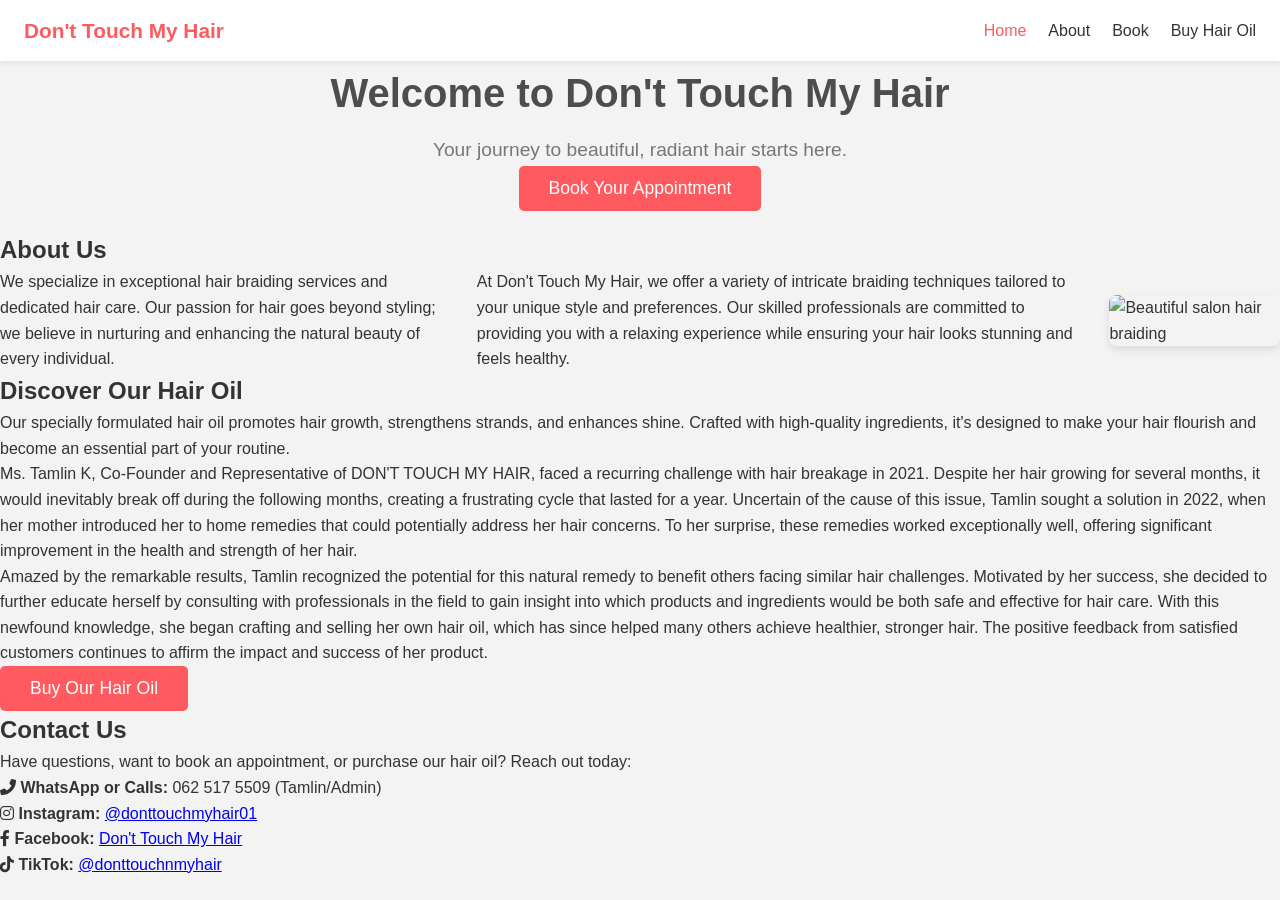
==== index.html @ 0590985a "Add files via upload" ====
<!DOCTYPE html>
<html lang="en">
<head>
    <meta charset="UTF-8">
    <meta name="viewport" content="width=device-width, initial-scale=1.0">
    <title>Don't Touch My Hair</title>
    <link rel="stylesheet" href="styles.css">
    <!-- Link to Font Awesome for icons -->
    <link rel="stylesheet" href="https://cdnjs.cloudflare.com/ajax/libs/font-awesome/6.0.0-beta3/css/all.min.css">
    <link rel="stylesheet" href="nav.css">
</head>
<body>
    <nav class="site-nav">
        <div class="nav-brand"><a href="index.html">Don't Touch My Hair</a></div>
        <ul class="nav-links">
            <li><a href="index.html" class="active">Home</a></li>
            <li><a href="AboutUs/about.html">About</a></li>
            <li><a href="Book/booking.html">Book</a></li>
            <li><a href="Book/buy.html">Buy Hair Oil</a></li>
        </ul>
    </nav>

    <div class="homepage-container">
        <header class="hero-section">
            <h1>Welcome to Don't Touch My Hair</h1>
            <p>Your journey to beautiful, radiant hair starts here.</p>
            <button class="cta-button" onclick="location.href='Book/booking.html'">Book Your Appointment</button>
        </header>

        <section class="about-section">
            <h2>About Us</h2>
            <div class="about-content">
                <p>We specialize in exceptional hair braiding services and dedicated hair care. Our passion for hair goes beyond styling; we believe in nurturing and enhancing the natural beauty of every individual.</p>
                <p>At Don't Touch My Hair, we offer a variety of intricate braiding techniques tailored to your unique style and preferences. Our skilled professionals are committed to providing you with a relaxing experience while ensuring your hair looks stunning and feels healthy.</p>
                <img src="Image/Logo .jpg" alt="Beautiful salon hair braiding" class="about-image">
            </div>
        </section>

        <section class="product-highlight">
            <h2>Discover Our Hair Oil</h2>
            <p>
                Our specially formulated hair oil promotes hair growth, strengthens strands, and enhances shine. Crafted with high-quality ingredients, it's designed to make your hair flourish and become an essential part of your routine.
            </p>
            <p>
                Ms. Tamlin K, Co-Founder and Representative of DON'T TOUCH MY HAIR, faced a recurring challenge with hair breakage in 2021. Despite her hair growing for several months, it would inevitably break off during the following months, creating a frustrating cycle that lasted for a year. Uncertain of the cause of this issue, Tamlin sought a solution in 2022, when her mother introduced her to home remedies that could potentially address her hair concerns. To her surprise, these remedies worked exceptionally well, offering significant improvement in the health and strength of her hair.
            </p>
            <p>
                Amazed by the remarkable results, Tamlin recognized the potential for this natural remedy to benefit others facing similar hair challenges. Motivated by her success, she decided to further educate herself by consulting with professionals in the field to gain insight into which products and ingredients would be both safe and effective for hair care. With this newfound knowledge, she began crafting and selling her own hair oil, which has since helped many others achieve healthier, stronger hair. The positive feedback from satisfied customers continues to affirm the impact and success of her product.
            </p>
            <!-- Updated button to link to the Buy Hair Oil page -->
            <button class="cta-button" onclick="location.href='Book/buy.html'">Buy Our Hair Oil</button>
        </section>

        <section class="contact-section">
            <h2>Contact Us</h2>
            <p>Have questions, want to book an appointment, or purchase our hair oil? Reach out today:</p>
            <ul class="contact-list">
                <li>
                    <i class="fas fa-phone-alt"></i>
                    <strong>WhatsApp or Calls:</strong> 062 517 5509 (Tamlin/Admin)
                </li>
                <li>
                    <i class="fab fa-instagram"></i>
                    <strong>Instagram:</strong> <a href="https://instagram.com/donttouchmyhair01" target="_blank">@donttouchmyhair01</a>
                </li>
                <li>
                    <i class="fab fa-facebook-f"></i>
                    <strong>Facebook:</strong> <a href="https://facebook.com/donttouchmyhair" target="_blank">Don't Touch My Hair</a>
                </li>
                <li>
                    <i class="fab fa-tiktok"></i>
                    <strong>TikTok:</strong> <a href="https://tiktok.com/@donttouchnmyhair" target="_blank">@donttouchnmyhair</a>
                </li>
            </ul>
        </section>
    </div>
</body>
</html>
---- styles.css ----
/* Reset some default styling */
* {
    margin: 0;
    padding: 0;
    box-sizing: border-box;
}

body {
    font-family: Arial, sans-serif;
    color: #333;
    background-color: #f3f3f3;
    line-height: 1.6;
}

.about-container {
    max-width: 900px;
    margin: 60px auto;
    padding: 20px;
    background-color: #fff;
    border-radius: 10px;
    box-shadow: 0 4px 10px rgba(0, 0, 0, 0.15);
}

header {
    text-align: center;
    margin-bottom: 20px;
}

header h1 {
    font-size: 2.5em;
    color: #4d4d4d;
    margin-bottom: 10px;
}

header p {
    font-size: 1.2em;
    color: #777;
}

.about-content {
    display: flex;
    align-items: center;
    gap: 20px;
}

.about-text p {
    margin-bottom: 15px;
    color: #555;
}

.about-image {
    width: 40%;
    border-radius: 8px;
    box-shadow: 0 4px 8px rgba(0, 0, 0, 0.1);
}

.cta-section {
    text-align: center;
    margin-top: 30px;
}

.cta-section p {
    font-size: 1.1em;
    color: #444;
    margin-bottom: 20px;
}

.cta-button {
    padding: 12px 30px;
    font-size: 1.1em;
    color: #fff;
    background-color: #ff5a5f;
    border: none;
    border-radius: 5px;
    cursor: pointer;
    transition: background-color 0.3s ease;
}

.cta-button:hover {
    background-color: #e04a4d;
}

/* Media Query for Responsiveness */
@media (max-width: 768px) {
    .about-content {
        flex-direction: column;
    }

    .about-image {
        width: 100%;
    }

    header h1 {
        font-size: 2em;
    }
}
---- nav.css ----
/* Shared site navigation — used on every page */
.site-nav {
    display: flex;
    align-items: center;
    justify-content: space-between;
    flex-wrap: wrap;
    gap: 12px;
    background-color: #fff;
    padding: 14px 24px;
    box-shadow: 0 2px 6px rgba(0, 0, 0, 0.08);
    position: sticky;
    top: 0;
    z-index: 100;
}

.site-nav .nav-brand a {
    font-size: 1.3em;
    font-weight: bold;
    color: #ff5a5f;
    text-decoration: none;
}

.site-nav .nav-links {
    list-style: none;
    display: flex;
    gap: 22px;
    margin: 0;
    padding: 0;
    flex-wrap: wrap;
}

.site-nav .nav-links a {
    text-decoration: none;
    color: #333;
    font-weight: 500;
    transition: color 0.2s ease;
}

.site-nav .nav-links a:hover,
.site-nav .nav-links a.active {
    color: #ff5a5f;
}

@media (max-width: 600px) {
    .site-nav {
        flex-direction: column;
        align-items: flex-start;
    }
}
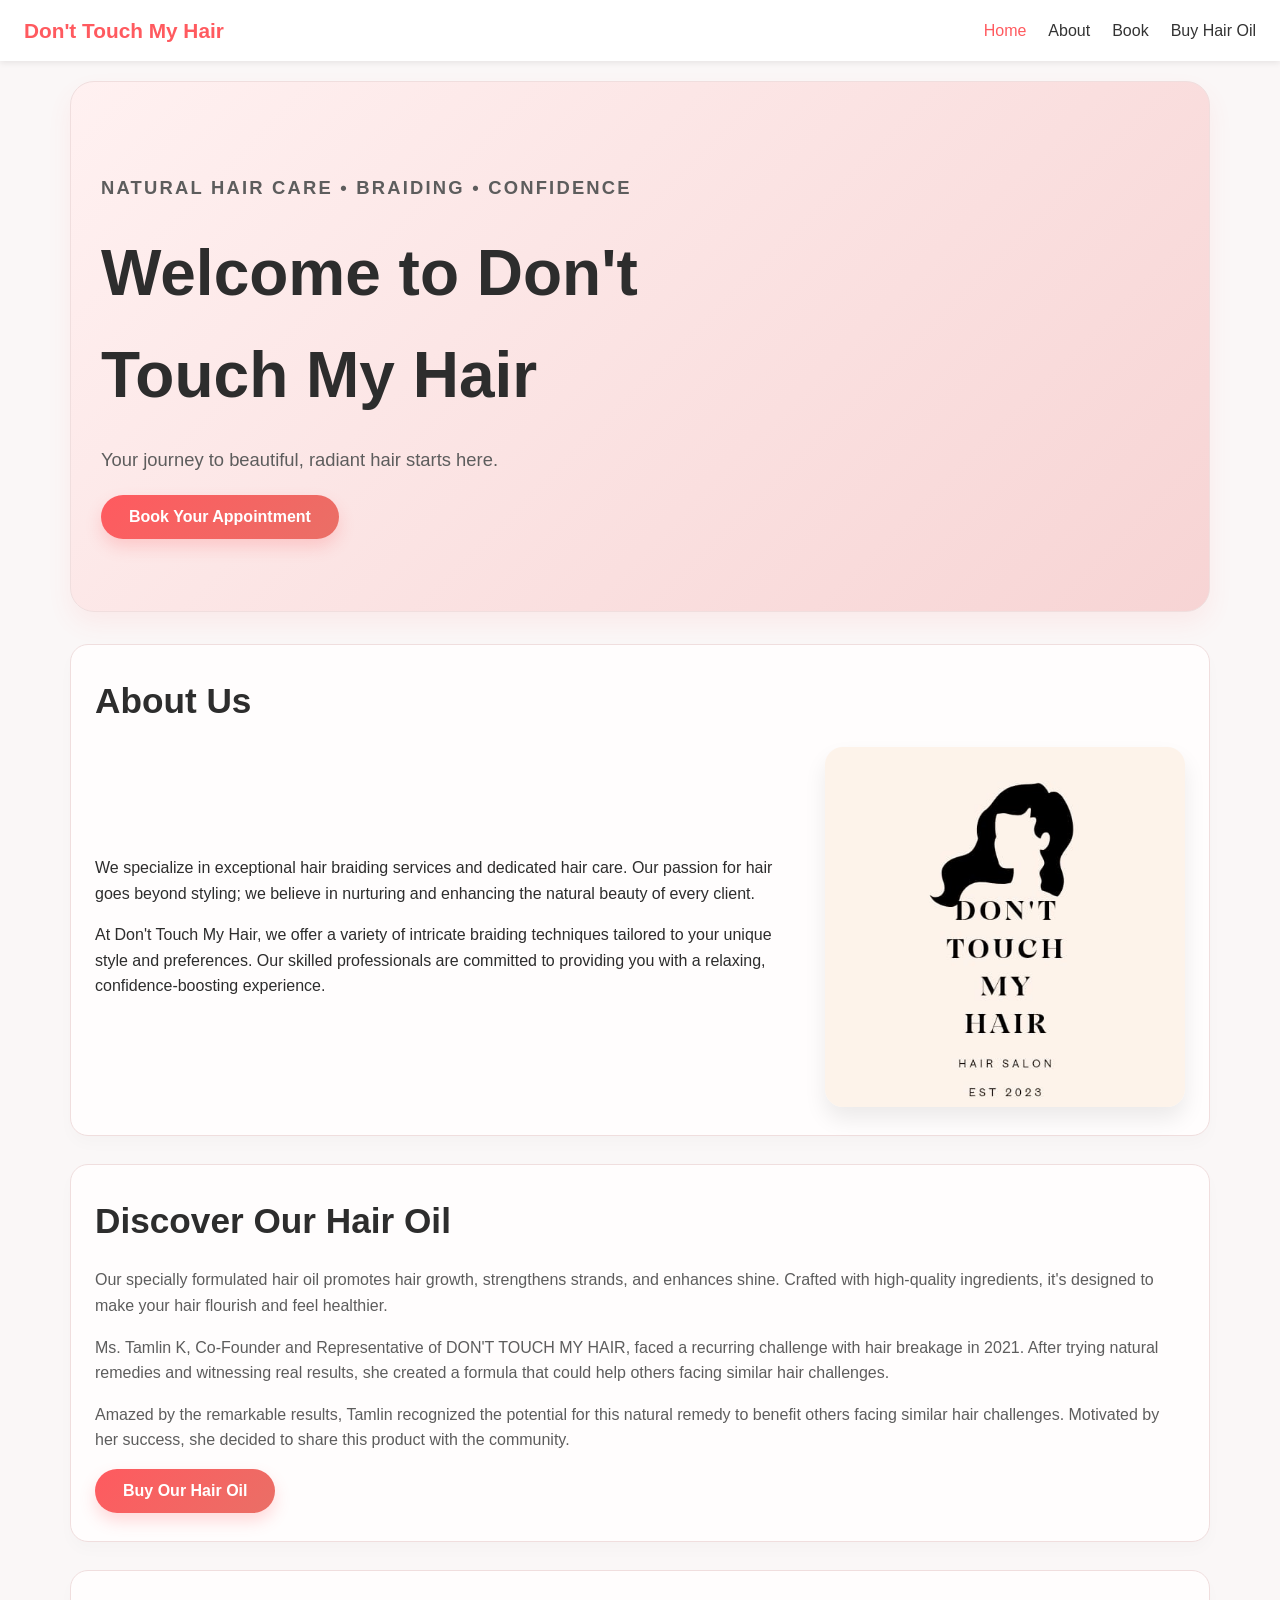
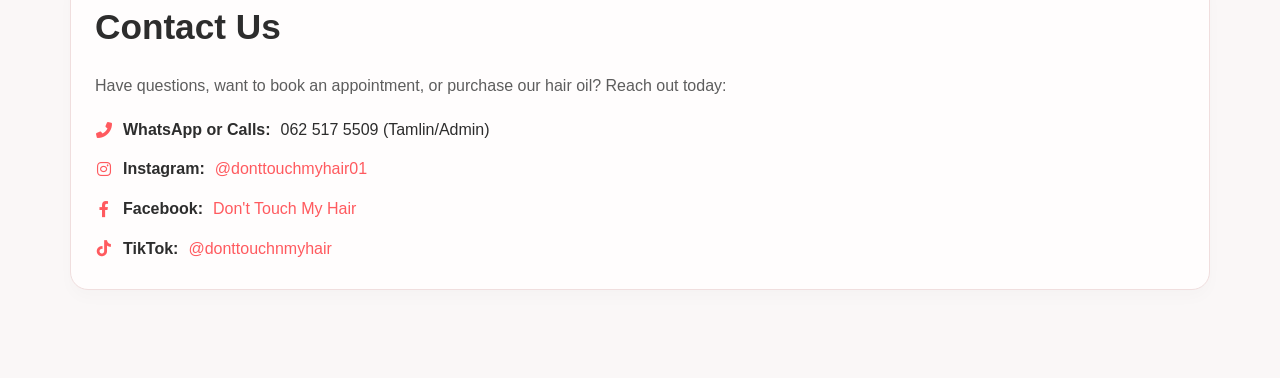
==== commit 1fc61a5a: "Clean up the website structure, fix broken GitHub Pages links, and organize the site for root deploy" ====
--- a/index.html
+++ b/index.html
@@ -1,78 +1,75 @@
-<!DOCTYPE html>
-<html lang="en">
-<head>
-    <meta charset="UTF-8">
-    <meta name="viewport" content="width=device-width, initial-scale=1.0">
-    <title>Don't Touch My Hair</title>
-    <link rel="stylesheet" href="styles.css">
-    <!-- Link to Font Awesome for icons -->
-    <link rel="stylesheet" href="https://cdnjs.cloudflare.com/ajax/libs/font-awesome/6.0.0-beta3/css/all.min.css">
-    <link rel="stylesheet" href="nav.css">
-</head>
-<body>
-    <nav class="site-nav">
-        <div class="nav-brand"><a href="index.html">Don't Touch My Hair</a></div>
-        <ul class="nav-links">
-            <li><a href="index.html" class="active">Home</a></li>
-            <li><a href="AboutUs/about.html">About</a></li>
-            <li><a href="Book/booking.html">Book</a></li>
-            <li><a href="Book/buy.html">Buy Hair Oil</a></li>
-        </ul>
-    </nav>
-
-    <div class="homepage-container">
-        <header class="hero-section">
-            <h1>Welcome to Don't Touch My Hair</h1>
-            <p>Your journey to beautiful, radiant hair starts here.</p>
-            <button class="cta-button" onclick="location.href='Book/booking.html'">Book Your Appointment</button>
-        </header>
-
-        <section class="about-section">
-            <h2>About Us</h2>
-            <div class="about-content">
-                <p>We specialize in exceptional hair braiding services and dedicated hair care. Our passion for hair goes beyond styling; we believe in nurturing and enhancing the natural beauty of every individual.</p>
-                <p>At Don't Touch My Hair, we offer a variety of intricate braiding techniques tailored to your unique style and preferences. Our skilled professionals are committed to providing you with a relaxing experience while ensuring your hair looks stunning and feels healthy.</p>
-                <img src="Image/Logo .jpg" alt="Beautiful salon hair braiding" class="about-image">
-            </div>
-        </section>
-
-        <section class="product-highlight">
-            <h2>Discover Our Hair Oil</h2>
-            <p>
-                Our specially formulated hair oil promotes hair growth, strengthens strands, and enhances shine. Crafted with high-quality ingredients, it's designed to make your hair flourish and become an essential part of your routine.
-            </p>
-            <p>
-                Ms. Tamlin K, Co-Founder and Representative of DON'T TOUCH MY HAIR, faced a recurring challenge with hair breakage in 2021. Despite her hair growing for several months, it would inevitably break off during the following months, creating a frustrating cycle that lasted for a year. Uncertain of the cause of this issue, Tamlin sought a solution in 2022, when her mother introduced her to home remedies that could potentially address her hair concerns. To her surprise, these remedies worked exceptionally well, offering significant improvement in the health and strength of her hair.
-            </p>
-            <p>
-                Amazed by the remarkable results, Tamlin recognized the potential for this natural remedy to benefit others facing similar hair challenges. Motivated by her success, she decided to further educate herself by consulting with professionals in the field to gain insight into which products and ingredients would be both safe and effective for hair care. With this newfound knowledge, she began crafting and selling her own hair oil, which has since helped many others achieve healthier, stronger hair. The positive feedback from satisfied customers continues to affirm the impact and success of her product.
-            </p>
-            <!-- Updated button to link to the Buy Hair Oil page -->
-            <button class="cta-button" onclick="location.href='Book/buy.html'">Buy Our Hair Oil</button>
-        </section>
-
-        <section class="contact-section">
-            <h2>Contact Us</h2>
-            <p>Have questions, want to book an appointment, or purchase our hair oil? Reach out today:</p>
-            <ul class="contact-list">
-                <li>
-                    <i class="fas fa-phone-alt"></i>
-                    <strong>WhatsApp or Calls:</strong> 062 517 5509 (Tamlin/Admin)
-                </li>
-                <li>
-                    <i class="fab fa-instagram"></i>
-                    <strong>Instagram:</strong> <a href="https://instagram.com/donttouchmyhair01" target="_blank">@donttouchmyhair01</a>
-                </li>
-                <li>
-                    <i class="fab fa-facebook-f"></i>
-                    <strong>Facebook:</strong> <a href="https://facebook.com/donttouchmyhair" target="_blank">Don't Touch My Hair</a>
-                </li>
-                <li>
-                    <i class="fab fa-tiktok"></i>
-                    <strong>TikTok:</strong> <a href="https://tiktok.com/@donttouchnmyhair" target="_blank">@donttouchnmyhair</a>
-                </li>
-            </ul>
-        </section>
-    </div>
-</body>
-</html>
+<!DOCTYPE html>
+<html lang="en">
+<head>
+    <meta charset="UTF-8">
+    <meta name="viewport" content="width=device-width, initial-scale=1.0">
+    <title>Don't Touch My Hair</title>
+    <link rel="stylesheet" href="https://cdnjs.cloudflare.com/ajax/libs/font-awesome/6.0.0-beta3/css/all.min.css">
+    <link rel="stylesheet" href="nav.css">
+    <link rel="stylesheet" href="styles.css">
+</head>
+<body>
+    <nav class="site-nav">
+        <div class="nav-brand"><a href="index.html">Don't Touch My Hair</a></div>
+        <ul class="nav-links">
+            <li><a href="index.html" class="active">Home</a></li>
+            <li><a href="about.html">About</a></li>
+            <li><a href="booking.html">Book</a></li>
+            <li><a href="buy.html">Buy Hair Oil</a></li>
+        </ul>
+    </nav>
+
+    <main class="homepage-container">
+        <header class="hero-section">
+            <div class="hero-copy">
+                <p class="eyebrow">Natural hair care • braiding • confidence</p>
+                <h1>Welcome to Don't Touch My Hair</h1>
+                <p>Your journey to beautiful, radiant hair starts here.</p>
+                <button class="cta-button" onclick="location.href='booking.html'">Book Your Appointment</button>
+            </div>
+        </header>
+
+        <section class="about-section">
+            <h2>About Us</h2>
+            <div class="about-content">
+                <div>
+                    <p>We specialize in exceptional hair braiding services and dedicated hair care. Our passion for hair goes beyond styling; we believe in nurturing and enhancing the natural beauty of every client.</p>
+                    <p>At Don't Touch My Hair, we offer a variety of intricate braiding techniques tailored to your unique style and preferences. Our skilled professionals are committed to providing you with a relaxing, confidence-boosting experience.</p>
+                </div>
+                <img src="Logo%20.jpg" alt="Beautiful salon hair braiding" class="about-image">
+            </div>
+        </section>
+
+        <section class="product-highlight">
+            <h2>Discover Our Hair Oil</h2>
+            <p>Our specially formulated hair oil promotes hair growth, strengthens strands, and enhances shine. Crafted with high-quality ingredients, it's designed to make your hair flourish and feel healthier.</p>
+            <p>Ms. Tamlin K, Co-Founder and Representative of DON'T TOUCH MY HAIR, faced a recurring challenge with hair breakage in 2021. After trying natural remedies and witnessing real results, she created a formula that could help others facing similar hair challenges.</p>
+            <p>Amazed by the remarkable results, Tamlin recognized the potential for this natural remedy to benefit others facing similar hair challenges. Motivated by her success, she decided to share this product with the community.</p>
+            <button class="cta-button" onclick="location.href='buy.html'">Buy Our Hair Oil</button>
+        </section>
+
+        <section class="contact-section">
+            <h2>Contact Us</h2>
+            <p>Have questions, want to book an appointment, or purchase our hair oil? Reach out today:</p>
+            <ul class="contact-list">
+                <li>
+                    <i class="fas fa-phone-alt"></i>
+                    <strong>WhatsApp or Calls:</strong> 062 517 5509 (Tamlin/Admin)
+                </li>
+                <li>
+                    <i class="fab fa-instagram"></i>
+                    <strong>Instagram:</strong> <a href="https://instagram.com/donttouchmyhair01" target="_blank" rel="noreferrer">@donttouchmyhair01</a>
+                </li>
+                <li>
+                    <i class="fab fa-facebook-f"></i>
+                    <strong>Facebook:</strong> <a href="https://facebook.com/donttouchmyhair" target="_blank" rel="noreferrer">Don't Touch My Hair</a>
+                </li>
+                <li>
+                    <i class="fab fa-tiktok"></i>
+                    <strong>TikTok:</strong> <a href="https://tiktok.com/@donttouchnmyhair" target="_blank" rel="noreferrer">@donttouchnmyhair</a>
+                </li>
+            </ul>
+        </section>
+    </main>
+</body>
+</html>
--- a/styles.css
+++ b/styles.css
@@ -1,96 +1,249 @@
-/* Reset some default styling */
-* {
-    margin: 0;
-    padding: 0;
-    box-sizing: border-box;
-}
-
-body {
-    font-family: Arial, sans-serif;
-    color: #333;
-    background-color: #f3f3f3;
-    line-height: 1.6;
-}
-
-.about-container {
-    max-width: 900px;
-    margin: 60px auto;
-    padding: 20px;
-    background-color: #fff;
-    border-radius: 10px;
-    box-shadow: 0 4px 10px rgba(0, 0, 0, 0.15);
-}
-
-header {
-    text-align: center;
-    margin-bottom: 20px;
-}
-
-header h1 {
-    font-size: 2.5em;
-    color: #4d4d4d;
-    margin-bottom: 10px;
-}
-
-header p {
-    font-size: 1.2em;
-    color: #777;
-}
-
-.about-content {
-    display: flex;
-    align-items: center;
-    gap: 20px;
-}
-
-.about-text p {
-    margin-bottom: 15px;
-    color: #555;
-}
-
-.about-image {
-    width: 40%;
-    border-radius: 8px;
-    box-shadow: 0 4px 8px rgba(0, 0, 0, 0.1);
-}
-
-.cta-section {
-    text-align: center;
-    margin-top: 30px;
-}
-
-.cta-section p {
-    font-size: 1.1em;
-    color: #444;
-    margin-bottom: 20px;
-}
-
-.cta-button {
-    padding: 12px 30px;
-    font-size: 1.1em;
-    color: #fff;
-    background-color: #ff5a5f;
-    border: none;
-    border-radius: 5px;
-    cursor: pointer;
-    transition: background-color 0.3s ease;
-}
-
-.cta-button:hover {
-    background-color: #e04a4d;
-}
-
-/* Media Query for Responsiveness */
-@media (max-width: 768px) {
-    .about-content {
-        flex-direction: column;
-    }
-
-    .about-image {
-        width: 100%;
-    }
-
-    header h1 {
-        font-size: 2em;
-    }
-}
+:root {
+    --blush: #f8d7d7;
+    --blush-deep: #f1a9a5;
+    --rose: #ff5a5f;
+    --charcoal: #2d2d2d;
+    --muted: #5d5d5d;
+    --paper: #fffdfd;
+    --line: #f0dede;
+}
+
+* {
+    box-sizing: border-box;
+}
+
+body {
+    margin: 0;
+    font-family: Arial, sans-serif;
+    background: #faf7f7;
+    color: var(--charcoal);
+    line-height: 1.6;
+}
+
+a {
+    color: inherit;
+}
+
+img {
+    max-width: 100%;
+    display: block;
+}
+
+.page-shell {
+    padding: 32px 20px 60px;
+}
+
+.homepage-container {
+    max-width: 1180px;
+    margin: 0 auto;
+    padding: 20px 20px 60px;
+}
+
+.hero-section {
+    background: linear-gradient(135deg, #fff1f1 0%, #f7d4d4 100%);
+    border: 1px solid var(--line);
+    border-radius: 24px;
+    padding: 72px 30px;
+    margin-bottom: 32px;
+    box-shadow: 0 12px 24px rgba(255, 90, 95, 0.08);
+}
+
+.hero-copy {
+    max-width: 700px;
+}
+
+.eyebrow {
+    text-transform: uppercase;
+    letter-spacing: 0.12em;
+    font-size: 0.8rem;
+    font-weight: bold;
+    color: var(--rose);
+    margin-bottom: 14px;
+}
+
+.hero-section h1 {
+    font-size: clamp(2.2rem, 5vw, 4rem);
+    margin: 0 0 14px;
+    color: var(--charcoal);
+}
+
+.hero-section p {
+    font-size: 1.15rem;
+    margin-bottom: 20px;
+    color: var(--muted);
+}
+
+.about-section,
+.product-highlight,
+.contact-section {
+    background: var(--paper);
+    border: 1px solid var(--line);
+    border-radius: 18px;
+    padding: 28px 24px;
+    margin-bottom: 28px;
+    box-shadow: 0 8px 16px rgba(0, 0, 0, 0.02);
+}
+
+.about-section h2,
+.product-highlight h2,
+.contact-section h2 {
+    margin: 0 0 18px;
+    color: var(--charcoal);
+    font-size: clamp(1.6rem, 3vw, 2.2rem);
+}
+
+.about-content {
+    display: grid;
+    grid-template-columns: 1.2fr 0.8fr;
+    gap: 28px;
+    align-items: center;
+}
+
+.about-text p {
+    margin: 0 0 14px;
+    color: var(--muted);
+}
+
+.about-image {
+    width: 100%;
+    max-width: 360px;
+    border-radius: 18px;
+    object-fit: cover;
+    margin: 0 auto;
+    box-shadow: 0 12px 22px rgba(0, 0, 0, 0.08);
+}
+
+.product-highlight p,
+.contact-section p {
+    color: var(--muted);
+}
+
+.contact-list {
+    list-style: none;
+    margin: 18px 0 0;
+    padding: 0;
+    display: grid;
+    gap: 14px;
+}
+
+.contact-list li {
+    display: flex;
+    align-items: center;
+    gap: 10px;
+    color: var(--charcoal);
+    flex-wrap: wrap;
+}
+
+.contact-list i {
+    color: var(--rose);
+    width: 18px;
+    text-align: center;
+}
+
+.contact-list a {
+    color: var(--rose);
+    text-decoration: none;
+}
+
+.contact-list a:hover {
+    text-decoration: underline;
+}
+
+.about-container {
+    max-width: 960px;
+    margin: 60px auto;
+    padding: 28px 20px;
+    background: #fff;
+    border-radius: 18px;
+    box-shadow: 0 10px 24px rgba(0, 0, 0, 0.08);
+}
+
+.about-container header {
+    text-align: center;
+    margin-bottom: 24px;
+}
+
+.about-container header h1 {
+    font-size: clamp(2rem, 4vw, 3.2rem);
+    color: #4d4d4d;
+    margin-bottom: 12px;
+}
+
+.about-container header p {
+    font-size: 1.2rem;
+    color: #777;
+}
+
+.about-content {
+    display: flex;
+    align-items: center;
+    gap: 20px;
+}
+
+.about-text p {
+    margin-bottom: 15px;
+    color: #555;
+}
+
+.cta-section {
+    text-align: center;
+    margin-top: 30px;
+}
+
+.cta-section p {
+    font-size: 1.08em;
+    color: #444;
+    margin-bottom: 20px;
+}
+
+.cta-button {
+    display: inline-block;
+    border: none;
+    border-radius: 999px;
+    background: linear-gradient(135deg, var(--rose), #ea6f66);
+    color: #fff;
+    padding: 13px 28px;
+    font-size: 1rem;
+    font-weight: 700;
+    cursor: pointer;
+    transition: transform 0.2s ease, box-shadow 0.2s ease;
+    box-shadow: 0 8px 16px rgba(255, 90, 95, 0.22);
+    text-decoration: none;
+}
+
+.cta-button:hover {
+    transform: translateY(-1px);
+    box-shadow: 0 10px 18px rgba(255, 90, 95, 0.28);
+}
+
+.logo-img {
+    max-width: 170px;
+    margin: 0 auto 10px;
+}
+
+.booking-card {
+    border: none;
+    border-radius: 28px;
+    background: #fff;
+}
+
+.text-gradient {
+    background: linear-gradient(135deg, #ff5a5f, #f39c9c);
+    -webkit-background-clip: text;
+    background-clip: text;
+    color: transparent;
+}
+
+@media (max-width: 768px) {
+    .about-content {
+        flex-direction: column;
+    }
+
+    .about-image {
+        width: 100%;
+    }
+
+    .hero-section {
+        padding: 48px 22px;
+    }
+}
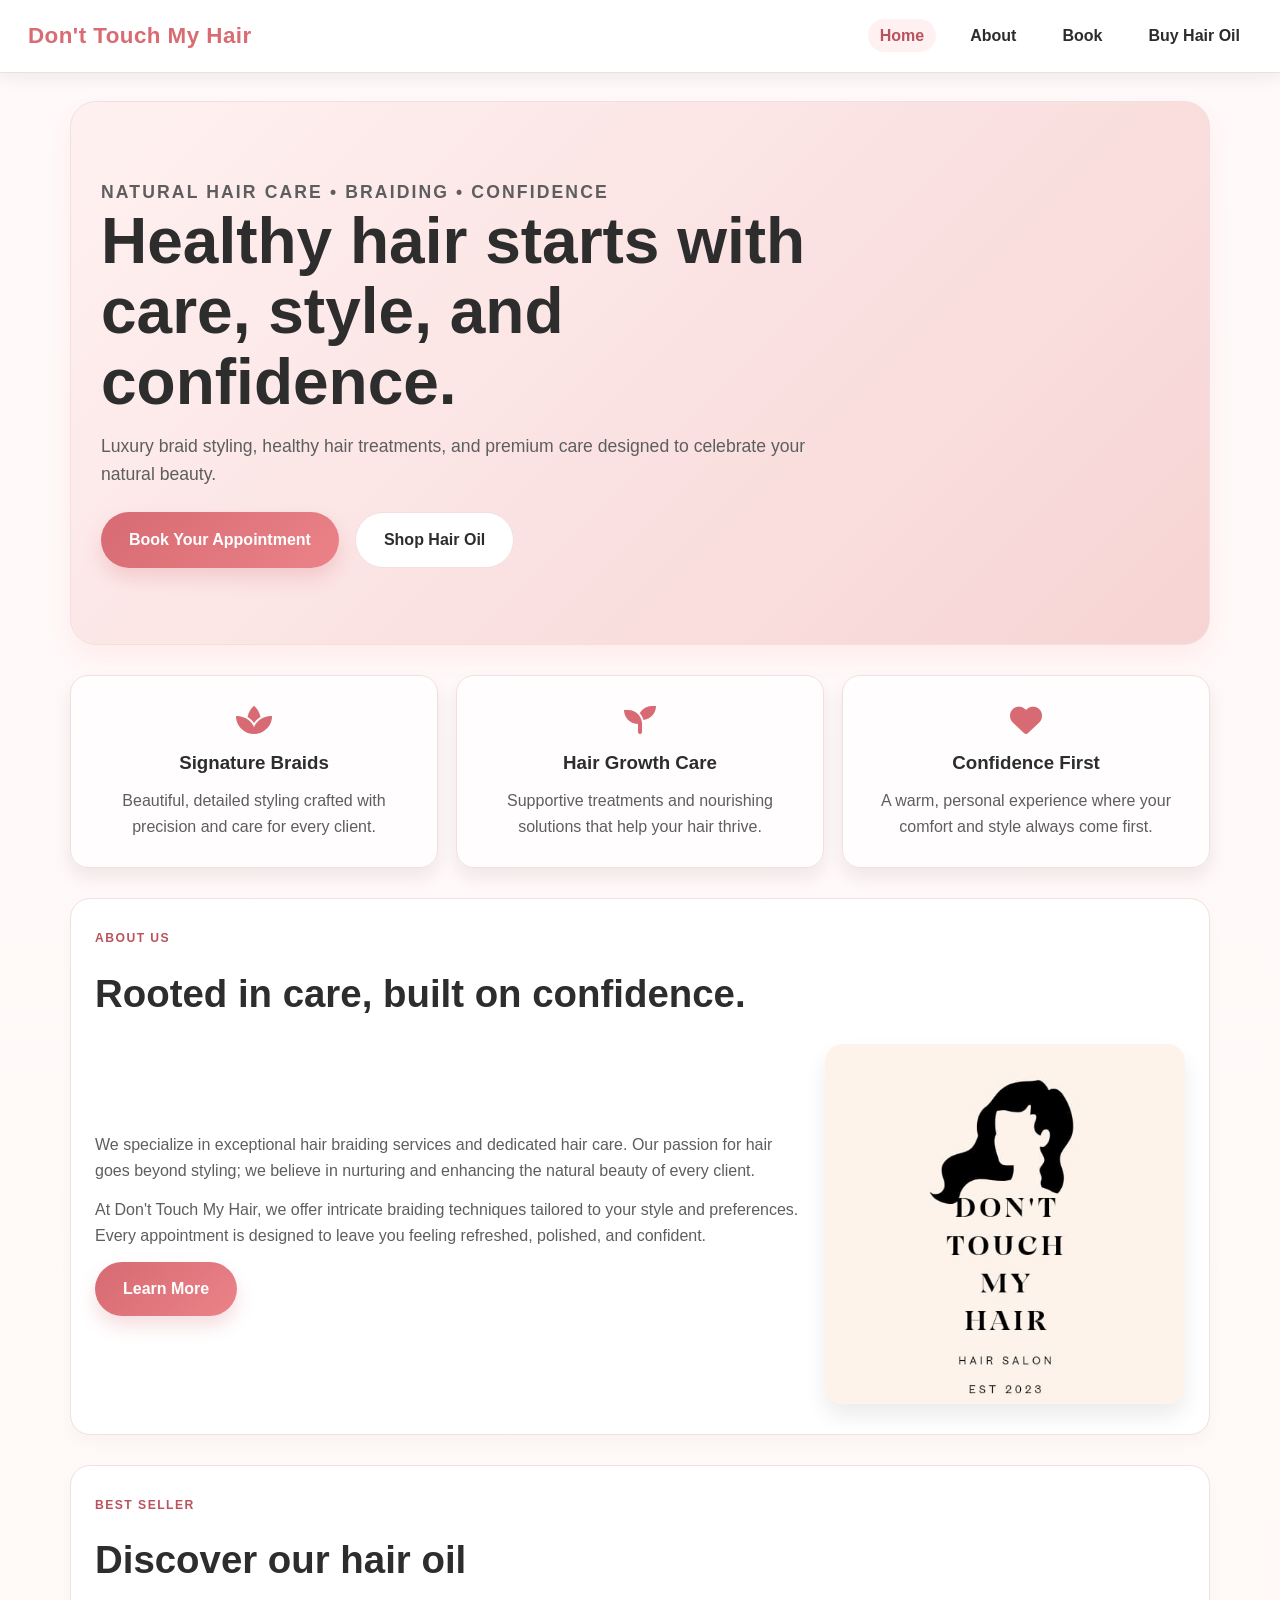
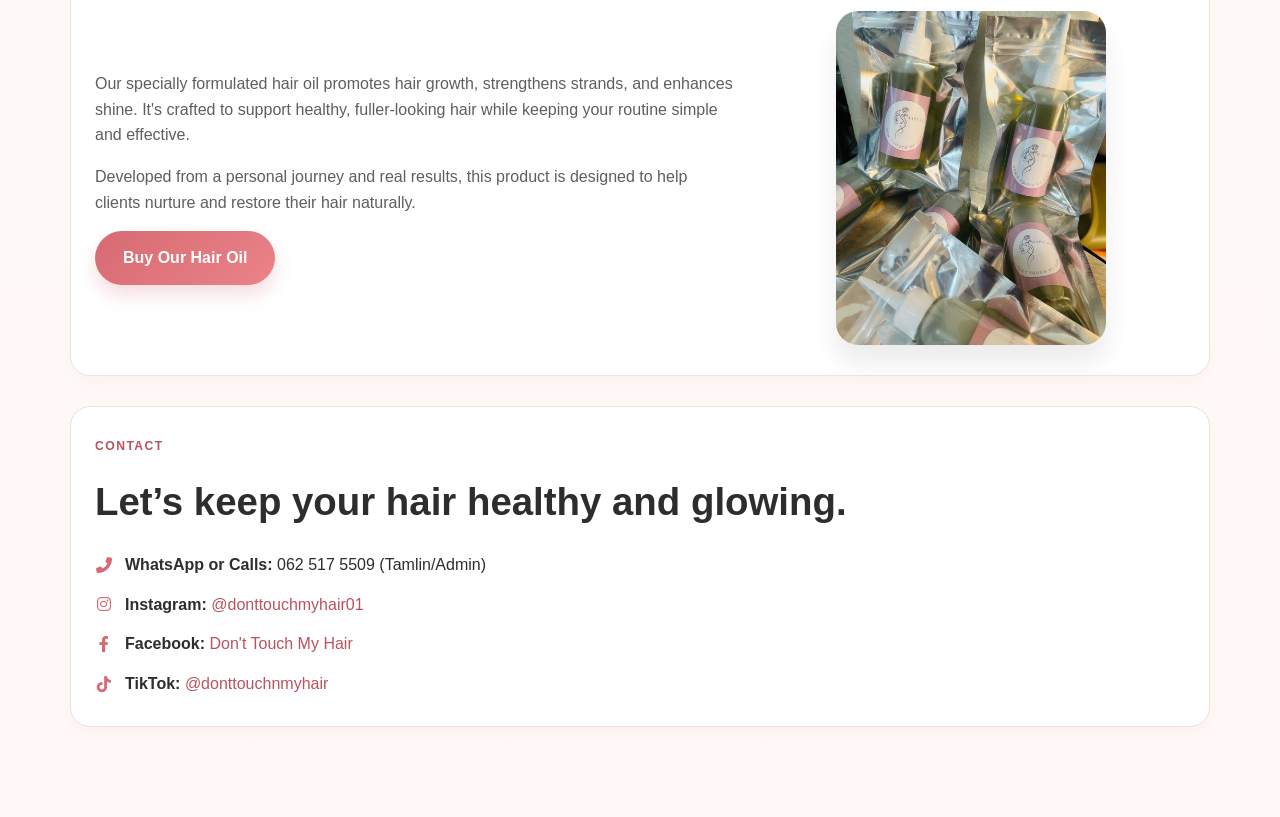
==== commit ca34198f: "Polish the salon branding, modernize the homepage, and improve the overall website design for a more" ====
--- a/index.html
+++ b/index.html
@@ -23,50 +23,86 @@
         <header class="hero-section">
             <div class="hero-copy">
                 <p class="eyebrow">Natural hair care • braiding • confidence</p>
-                <h1>Welcome to Don't Touch My Hair</h1>
-                <p>Your journey to beautiful, radiant hair starts here.</p>
-                <button class="cta-button" onclick="location.href='booking.html'">Book Your Appointment</button>
+                <h1>Healthy hair starts with care, style, and confidence.</h1>
+                <p>Luxury braid styling, healthy hair treatments, and premium care designed to celebrate your natural beauty.</p>
+                <div class="hero-actions">
+                    <button class="cta-button" onclick="location.href='booking.html'">Book Your Appointment</button>
+                    <button class="secondary-button" onclick="location.href='buy.html'">Shop Hair Oil</button>
+                </div>
             </div>
         </header>
 
+        <section class="feature-grid">
+            <article class="feature-card">
+                <i class="fas fa-spa"></i>
+                <h3>Signature Braids</h3>
+                <p>Beautiful, detailed styling crafted with precision and care for every client.</p>
+            </article>
+            <article class="feature-card">
+                <i class="fas fa-seedling"></i>
+                <h3>Hair Growth Care</h3>
+                <p>Supportive treatments and nourishing solutions that help your hair thrive.</p>
+            </article>
+            <article class="feature-card">
+                <i class="fas fa-heart"></i>
+                <h3>Confidence First</h3>
+                <p>A warm, personal experience where your comfort and style always come first.</p>
+            </article>
+        </section>
+
         <section class="about-section">
-            <h2>About Us</h2>
+            <div class="section-heading">
+                <p class="eyebrow eyebrow-alt">About us</p>
+                <h2>Rooted in care, built on confidence.</h2>
+            </div>
             <div class="about-content">
-                <div>
+                <div class="about-text-wrap">
                     <p>We specialize in exceptional hair braiding services and dedicated hair care. Our passion for hair goes beyond styling; we believe in nurturing and enhancing the natural beauty of every client.</p>
-                    <p>At Don't Touch My Hair, we offer a variety of intricate braiding techniques tailored to your unique style and preferences. Our skilled professionals are committed to providing you with a relaxing, confidence-boosting experience.</p>
+                    <p>At Don't Touch My Hair, we offer intricate braiding techniques tailored to your style and preferences. Every appointment is designed to leave you feeling refreshed, polished, and confident.</p>
+                    <button class="cta-button" onclick="location.href='about.html'">Learn More</button>
                 </div>
                 <img src="Logo%20.jpg" alt="Beautiful salon hair braiding" class="about-image">
             </div>
         </section>
 
         <section class="product-highlight">
-            <h2>Discover Our Hair Oil</h2>
-            <p>Our specially formulated hair oil promotes hair growth, strengthens strands, and enhances shine. Crafted with high-quality ingredients, it's designed to make your hair flourish and feel healthier.</p>
-            <p>Ms. Tamlin K, Co-Founder and Representative of DON'T TOUCH MY HAIR, faced a recurring challenge with hair breakage in 2021. After trying natural remedies and witnessing real results, she created a formula that could help others facing similar hair challenges.</p>
-            <p>Amazed by the remarkable results, Tamlin recognized the potential for this natural remedy to benefit others facing similar hair challenges. Motivated by her success, she decided to share this product with the community.</p>
-            <button class="cta-button" onclick="location.href='buy.html'">Buy Our Hair Oil</button>
+            <div class="section-heading centered">
+                <p class="eyebrow eyebrow-alt">Best seller</p>
+                <h2>Discover our hair oil</h2>
+            </div>
+            <div class="product-highlight-inner">
+                <div class="product-copy">
+                    <p>Our specially formulated hair oil promotes hair growth, strengthens strands, and enhances shine. It's crafted to support healthy, fuller-looking hair while keeping your routine simple and effective.</p>
+                    <p>Developed from a personal journey and real results, this product is designed to help clients nurture and restore their hair naturally.</p>
+                    <button class="cta-button" onclick="location.href='buy.html'">Buy Our Hair Oil</button>
+                </div>
+                <div class="product-visual">
+                    <img src="oil1.jpg" alt="Hair oil product bottle" class="oil-product-image">
+                </div>
+            </div>
         </section>
 
         <section class="contact-section">
-            <h2>Contact Us</h2>
-            <p>Have questions, want to book an appointment, or purchase our hair oil? Reach out today:</p>
+            <div class="section-heading">
+                <p class="eyebrow eyebrow-alt">Contact</p>
+                <h2>Let’s keep your hair healthy and glowing.</h2>
+            </div>
             <ul class="contact-list">
                 <li>
                     <i class="fas fa-phone-alt"></i>
-                    <strong>WhatsApp or Calls:</strong> 062 517 5509 (Tamlin/Admin)
+                    <span><strong>WhatsApp or Calls:</strong> 062 517 5509 (Tamlin/Admin)</span>
                 </li>
                 <li>
                     <i class="fab fa-instagram"></i>
-                    <strong>Instagram:</strong> <a href="https://instagram.com/donttouchmyhair01" target="_blank" rel="noreferrer">@donttouchmyhair01</a>
+                    <span><strong>Instagram:</strong> <a href="https://instagram.com/donttouchmyhair01" target="_blank" rel="noreferrer">@donttouchmyhair01</a></span>
                 </li>
                 <li>
                     <i class="fab fa-facebook-f"></i>
-                    <strong>Facebook:</strong> <a href="https://facebook.com/donttouchmyhair" target="_blank" rel="noreferrer">Don't Touch My Hair</a>
+                    <span><strong>Facebook:</strong> <a href="https://facebook.com/donttouchmyhair" target="_blank" rel="noreferrer">Don't Touch My Hair</a></span>
                 </li>
                 <li>
                     <i class="fab fa-tiktok"></i>
-                    <strong>TikTok:</strong> <a href="https://tiktok.com/@donttouchnmyhair" target="_blank" rel="noreferrer">@donttouchnmyhair</a>
+                    <span><strong>TikTok:</strong> <a href="https://tiktok.com/@donttouchnmyhair" target="_blank" rel="noreferrer">@donttouchnmyhair</a></span>
                 </li>
             </ul>
         </section>
--- a/nav.css
+++ b/nav.css
@@ -1,26 +1,38 @@
-/* Shared site navigation — used on every page */
+/* Shared site navigation */
+:root {
+    --nav-bg: rgba(255, 255, 255, 0.92);
+    --nav-border: #f1dfe0;
+    --nav-text: #2c2c2c;
+    --nav-accent: #d96b72;
+    --nav-accent-deep: #b6535d;
+    --nav-shadow: rgba(56, 26, 29, 0.08);
+}
+
 .site-nav {
     display: flex;
     align-items: center;
     justify-content: space-between;
     flex-wrap: wrap;
-    gap: 12px;
-    background-color: #fff;
-    padding: 14px 24px;
-    box-shadow: 0 2px 6px rgba(0, 0, 0, 0.08);
+    gap: 14px;
+    background: var(--nav-bg);
+    backdrop-filter: blur(10px);
+    border-bottom: 1px solid var(--nav-border);
+    padding: 18px 28px;
+    box-shadow: 0 3px 18px var(--nav-shadow);
     position: sticky;
     top: 0;
     z-index: 100;
 }
 
-.site-nav .nav-brand a {
-    font-size: 1.3em;
-    font-weight: bold;
-    color: #ff5a5f;
+.nav-brand a {
+    font-size: 1.4rem;
+    font-weight: 800;
+    color: var(--nav-accent);
     text-decoration: none;
+    letter-spacing: 0.02em;
 }
 
-.site-nav .nav-links {
+.nav-links {
     list-style: none;
     display: flex;
     gap: 22px;
@@ -29,21 +41,32 @@
     flex-wrap: wrap;
 }
 
-.site-nav .nav-links a {
+.nav-links a {
     text-decoration: none;
-    color: #333;
-    font-weight: 500;
-    transition: color 0.2s ease;
+    color: var(--nav-text);
+    font-weight: 600;
+    padding: 8px 12px;
+    border-radius: 999px;
+    transition: all 0.2s ease;
 }
 
-.site-nav .nav-links a:hover,
-.site-nav .nav-links a.active {
-    color: #ff5a5f;
+.nav-links a:hover,
+.nav-links a.active {
+    color: var(--nav-accent-deep);
+    background: #fff1f1;
 }
 
 @media (max-width: 600px) {
     .site-nav {
-        flex-direction: column;
+        padding: 16px 18px;
         align-items: flex-start;
     }
+
+    .nav-links {
+        gap: 8px;
+    }
+
+    .nav-links a {
+        padding: 7px 10px;
+    }
 }
--- a/styles.css
+++ b/styles.css
@@ -1,22 +1,28 @@
 :root {
-    --blush: #f8d7d7;
-    --blush-deep: #f1a9a5;
-    --rose: #ff5a5f;
-    --charcoal: #2d2d2d;
-    --muted: #5d5d5d;
-    --paper: #fffdfd;
-    --line: #f0dede;
+    --bg: #fffaf9;
+    --panel: #ffffff;
+    --primary: #d76a72;
+    --primary-dark: #b9535d;
+    --primary-soft: #f7e0e1;
+    --ink: #2d2d2d;
+    --muted: #5e5e5e;
+    --line: #f2dfe0;
+    --shadow: rgba(56, 26, 29, 0.08);
 }
 
 * {
     box-sizing: border-box;
+}
+
+html {
+    scroll-behavior: smooth;
 }
 
 body {
     margin: 0;
     font-family: Arial, sans-serif;
-    background: #faf7f7;
-    color: var(--charcoal);
+    background: linear-gradient(180deg, #fff9f9 0%, #fff8f7 100%);
+    color: var(--ink);
     line-height: 1.6;
 }
 
@@ -29,6 +35,13 @@
     display: block;
 }
 
+button,
+input,
+textarea,
+select {
+    font: inherit;
+}
+
 .page-shell {
     padding: 32px 20px 60px;
 }
@@ -36,91 +49,184 @@
 .homepage-container {
     max-width: 1180px;
     margin: 0 auto;
-    padding: 20px 20px 60px;
+    padding: 28px 20px 60px;
 }
 
 .hero-section {
     background: linear-gradient(135deg, #fff1f1 0%, #f7d4d4 100%);
     border: 1px solid var(--line);
-    border-radius: 24px;
-    padding: 72px 30px;
-    margin-bottom: 32px;
+    border-radius: 26px;
+    padding: 76px 30px;
+    margin-bottom: 30px;
     box-shadow: 0 12px 24px rgba(255, 90, 95, 0.08);
 }
 
 .hero-copy {
-    max-width: 700px;
+    max-width: 760px;
 }
 
 .eyebrow {
     text-transform: uppercase;
     letter-spacing: 0.12em;
-    font-size: 0.8rem;
-    font-weight: bold;
-    color: var(--rose);
-    margin-bottom: 14px;
+    font-size: 0.76rem;
+    font-weight: 700;
+    color: var(--primary-dark);
+    margin: 0 0 14px;
+}
+
+.eyebrow-alt {
+    color: var(--primary-dark);
 }
 
 .hero-section h1 {
-    font-size: clamp(2.2rem, 5vw, 4rem);
-    margin: 0 0 14px;
-    color: var(--charcoal);
+    font-size: clamp(2.4rem, 5vw, 4rem);
+    margin: 0 0 15px;
+    line-height: 1.1;
+    color: var(--ink);
 }
 
 .hero-section p {
-    font-size: 1.15rem;
-    margin-bottom: 20px;
+    margin: 0;
+    font-size: 1.1rem;
+    color: var(--muted);
+}
+
+.hero-actions {
+    display: flex;
+    gap: 16px;
+    flex-wrap: wrap;
+    margin-top: 24px;
+}
+
+.cta-button,
+.secondary-button {
+    display: inline-flex;
+    align-items: center;
+    justify-content: center;
+    border: none;
+    border-radius: 999px;
+    padding: 14px 28px;
+    font-weight: 700;
+    cursor: pointer;
+    transition: transform 0.2s ease, box-shadow 0.2s ease;
+}
+
+.cta-button {
+    background: linear-gradient(135deg, var(--primary), #eb8389);
+    color: #fff;
+    box-shadow: 0 10px 18px rgba(215, 106, 114, 0.22);
+}
+
+.secondary-button {
+    background: #fff;
+    color: var(--ink);
+    border: 1px solid var(--line);
+}
+
+.cta-button:hover,
+.secondary-button:hover {
+    transform: translateY(-1px);
+}
+
+.feature-grid {
+    display: grid;
+    grid-template-columns: repeat(3, minmax(0, 1fr));
+    gap: 18px;
+    margin-bottom: 30px;
+}
+
+.feature-card {
+    background: rgba(255, 255, 255, 0.8);
+    border: 1px solid var(--line);
+    border-radius: 18px;
+    padding: 28px 22px;
+    text-align: center;
+    box-shadow: 0 9px 18px var(--shadow);
+}
+
+.feature-card i {
+    font-size: 2rem;
+    color: var(--primary);
+    margin-bottom: 12px;
+}
+
+.feature-card h3 {
+    margin: 0 0 10px;
+}
+
+.feature-card p {
+    margin: 0;
     color: var(--muted);
 }
 
 .about-section,
 .product-highlight,
 .contact-section {
-    background: var(--paper);
-    border: 1px solid var(--line);
-    border-radius: 18px;
-    padding: 28px 24px;
-    margin-bottom: 28px;
-    box-shadow: 0 8px 16px rgba(0, 0, 0, 0.02);
-}
-
-.about-section h2,
-.product-highlight h2,
-.contact-section h2 {
-    margin: 0 0 18px;
-    color: var(--charcoal);
-    font-size: clamp(1.6rem, 3vw, 2.2rem);
+    background: var(--panel);
+    border: 1px solid var(--line);
+    border-radius: 20px;
+    padding: 30px 24px;
+    margin-bottom: 30px;
+    box-shadow: 0 8px 16px rgba(0,0,0,0.025);
+}
+
+.section-heading {
+    margin-bottom: 20px;
+}
+
+.section-heading h2 {
+    margin: 0;
+    font-size: clamp(1.7rem, 3vw, 2.5rem);
+    color: var(--ink);
 }
 
 .about-content {
     display: grid;
     grid-template-columns: 1.2fr 0.8fr;
-    gap: 28px;
-    align-items: center;
-}
-
-.about-text p {
+    gap: 26px;
+    align-items: center;
+}
+
+.about-text-wrap p {
+    color: var(--muted);
     margin: 0 0 14px;
-    color: var(--muted);
 }
 
 .about-image {
     width: 100%;
     max-width: 360px;
+    object-fit: cover;
     border-radius: 18px;
-    object-fit: cover;
     margin: 0 auto;
     box-shadow: 0 12px 22px rgba(0, 0, 0, 0.08);
 }
 
-.product-highlight p,
-.contact-section p {
+.product-highlight-inner {
+    display: grid;
+    grid-template-columns: 1.2fr 0.8fr;
+    gap: 20px;
+    align-items: center;
+}
+
+.product-copy p {
     color: var(--muted);
+    margin: 0 0 16px;
+}
+
+.product-visual {
+    display: flex;
+    justify-content: center;
+}
+
+.oil-product-image {
+    max-width: 270px;
+    border-radius: 22px;
+    box-shadow: 0 18px 26px rgba(0,0,0,0.08);
 }
 
 .contact-list {
     list-style: none;
-    margin: 18px 0 0;
+    margin: 12px 0 0;
     padding: 0;
     display: grid;
     gap: 14px;
@@ -129,19 +235,19 @@
 .contact-list li {
     display: flex;
     align-items: center;
-    gap: 10px;
-    color: var(--charcoal);
+    gap: 12px;
     flex-wrap: wrap;
+    color: var(--ink);
 }
 
 .contact-list i {
-    color: var(--rose);
+    color: var(--primary);
     width: 18px;
     text-align: center;
 }
 
 .contact-list a {
-    color: var(--rose);
+    color: var(--primary-dark);
     text-decoration: none;
 }
 
@@ -154,8 +260,9 @@
     margin: 60px auto;
     padding: 28px 20px;
     background: #fff;
-    border-radius: 18px;
-    box-shadow: 0 10px 24px rgba(0, 0, 0, 0.08);
+    border: 1px solid var(--line);
+    border-radius: 20px;
+    box-shadow: 0 12px 26px rgba(0, 0, 0, 0.06);
 }
 
 .about-container header {
@@ -164,7 +271,7 @@
 }
 
 .about-container header h1 {
-    font-size: clamp(2rem, 4vw, 3.2rem);
+    font-size: clamp(2.1rem, 4vw, 3.2rem);
     color: #4d4d4d;
     margin-bottom: 12px;
 }
@@ -194,26 +301,6 @@
     font-size: 1.08em;
     color: #444;
     margin-bottom: 20px;
-}
-
-.cta-button {
-    display: inline-block;
-    border: none;
-    border-radius: 999px;
-    background: linear-gradient(135deg, var(--rose), #ea6f66);
-    color: #fff;
-    padding: 13px 28px;
-    font-size: 1rem;
-    font-weight: 700;
-    cursor: pointer;
-    transition: transform 0.2s ease, box-shadow 0.2s ease;
-    box-shadow: 0 8px 16px rgba(255, 90, 95, 0.22);
-    text-decoration: none;
-}
-
-.cta-button:hover {
-    transform: translateY(-1px);
-    box-shadow: 0 10px 18px rgba(255, 90, 95, 0.28);
 }
 
 .logo-img {
@@ -235,8 +322,15 @@
 }
 
 @media (max-width: 768px) {
+    .feature-grid,
+    .about-content,
+    .product-highlight-inner {
+        grid-template-columns: 1fr;
+        display: grid;
+    }
+
     .about-content {
-        flex-direction: column;
+        display: grid;
     }
 
     .about-image {
@@ -244,6 +338,6 @@
     }
 
     .hero-section {
-        padding: 48px 22px;
+        padding: 52px 22px;
     }
 }
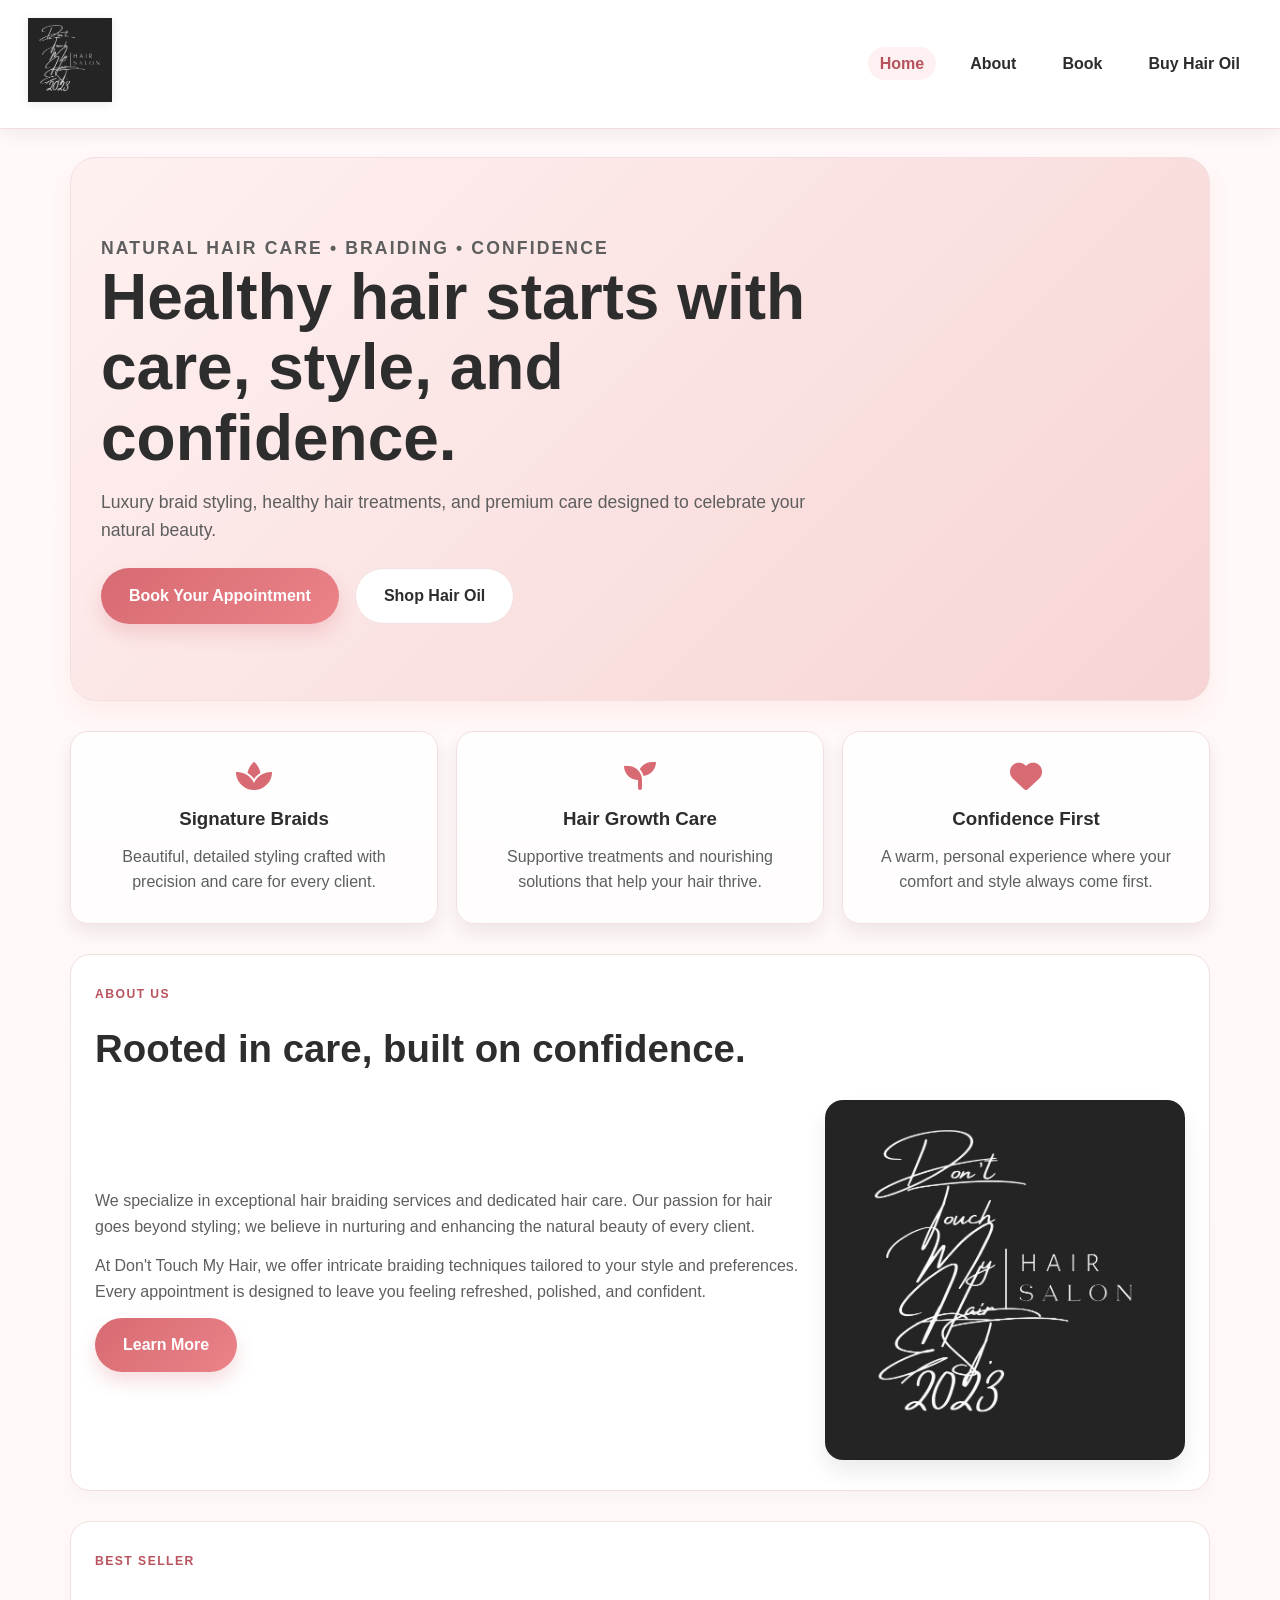
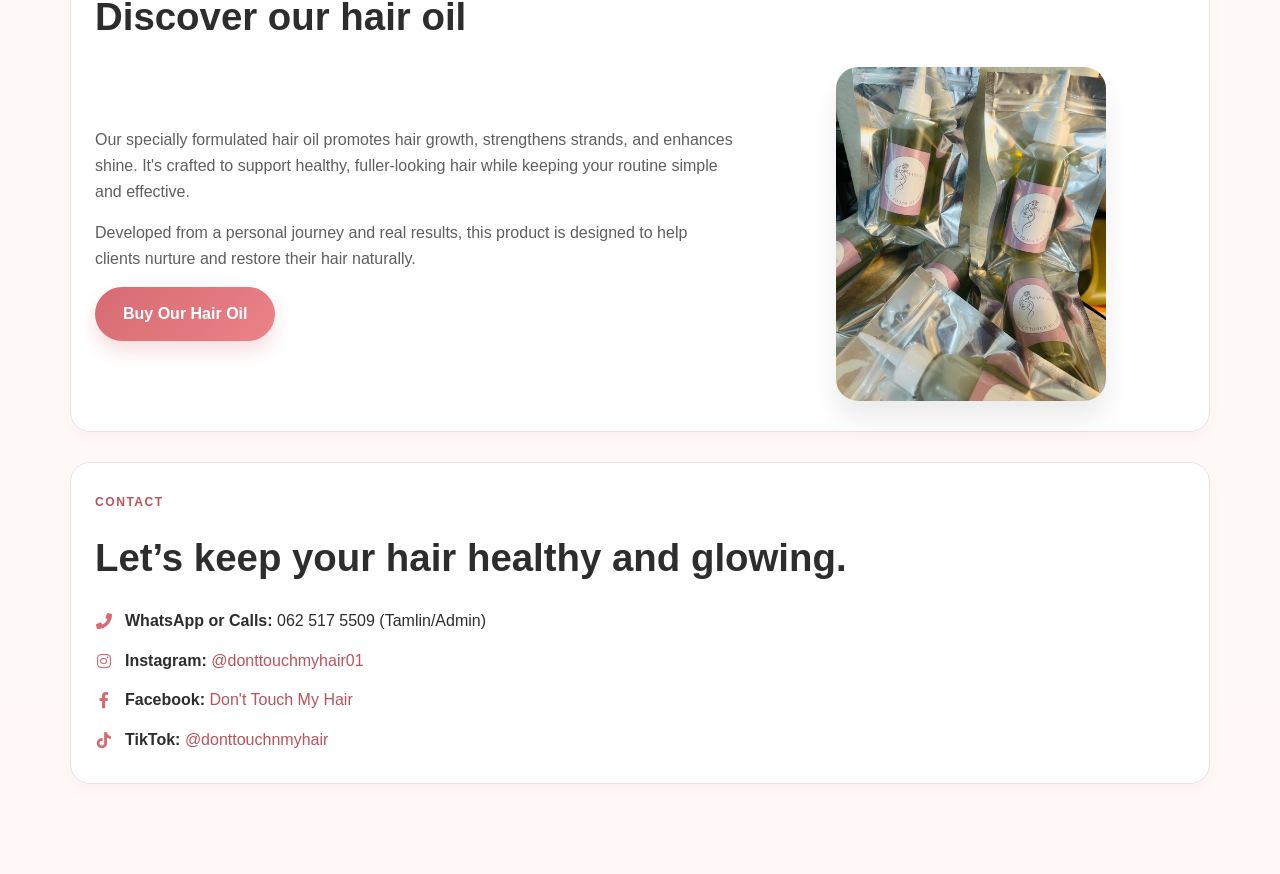
==== commit e5642d9f: "Use salon logo and update oil product photo Co-authored-by: Copilot <223556219+Copilot@users.noreply" ====
--- a/index.html
+++ b/index.html
@@ -10,7 +10,7 @@
 </head>
 <body>
     <nav class="site-nav">
-        <div class="nav-brand"><a href="index.html">Don't Touch My Hair</a></div>
+        <div class="nav-brand"><a href="index.html" aria-label="Don't Touch My Hair home"><img src="logotam.jpeg" alt="Don't Touch My Hair logo" class="brand-logo"></a></div>
         <ul class="nav-links">
             <li><a href="index.html" class="active">Home</a></li>
             <li><a href="about.html">About</a></li>
@@ -61,7 +61,7 @@
                     <p>At Don't Touch My Hair, we offer intricate braiding techniques tailored to your style and preferences. Every appointment is designed to leave you feeling refreshed, polished, and confident.</p>
                     <button class="cta-button" onclick="location.href='about.html'">Learn More</button>
                 </div>
-                <img src="Logo%20.jpg" alt="Beautiful salon hair braiding" class="about-image">
+                <img src="logotam.jpeg" alt="Don't Touch My Hair logo" class="about-image">
             </div>
         </section>
 
--- a/nav.css
+++ b/nav.css
@@ -25,11 +25,17 @@
 }
 
 .nav-brand a {
-    font-size: 1.4rem;
-    font-weight: 800;
-    color: var(--nav-accent);
+    display: inline-flex;
+    align-items: center;
     text-decoration: none;
-    letter-spacing: 0.02em;
+}
+
+.brand-logo {
+    display: block;
+    width: 84px;
+    height: 84px;
+    object-fit: contain;
+    filter: drop-shadow(0 2px 5px rgba(0, 0, 0, 0.08));
 }
 
 .nav-links {
@@ -62,6 +68,11 @@
         align-items: flex-start;
     }
 
+    .brand-logo {
+        width: 72px;
+        height: 72px;
+    }
+
     .nav-links {
         gap: 8px;
     }
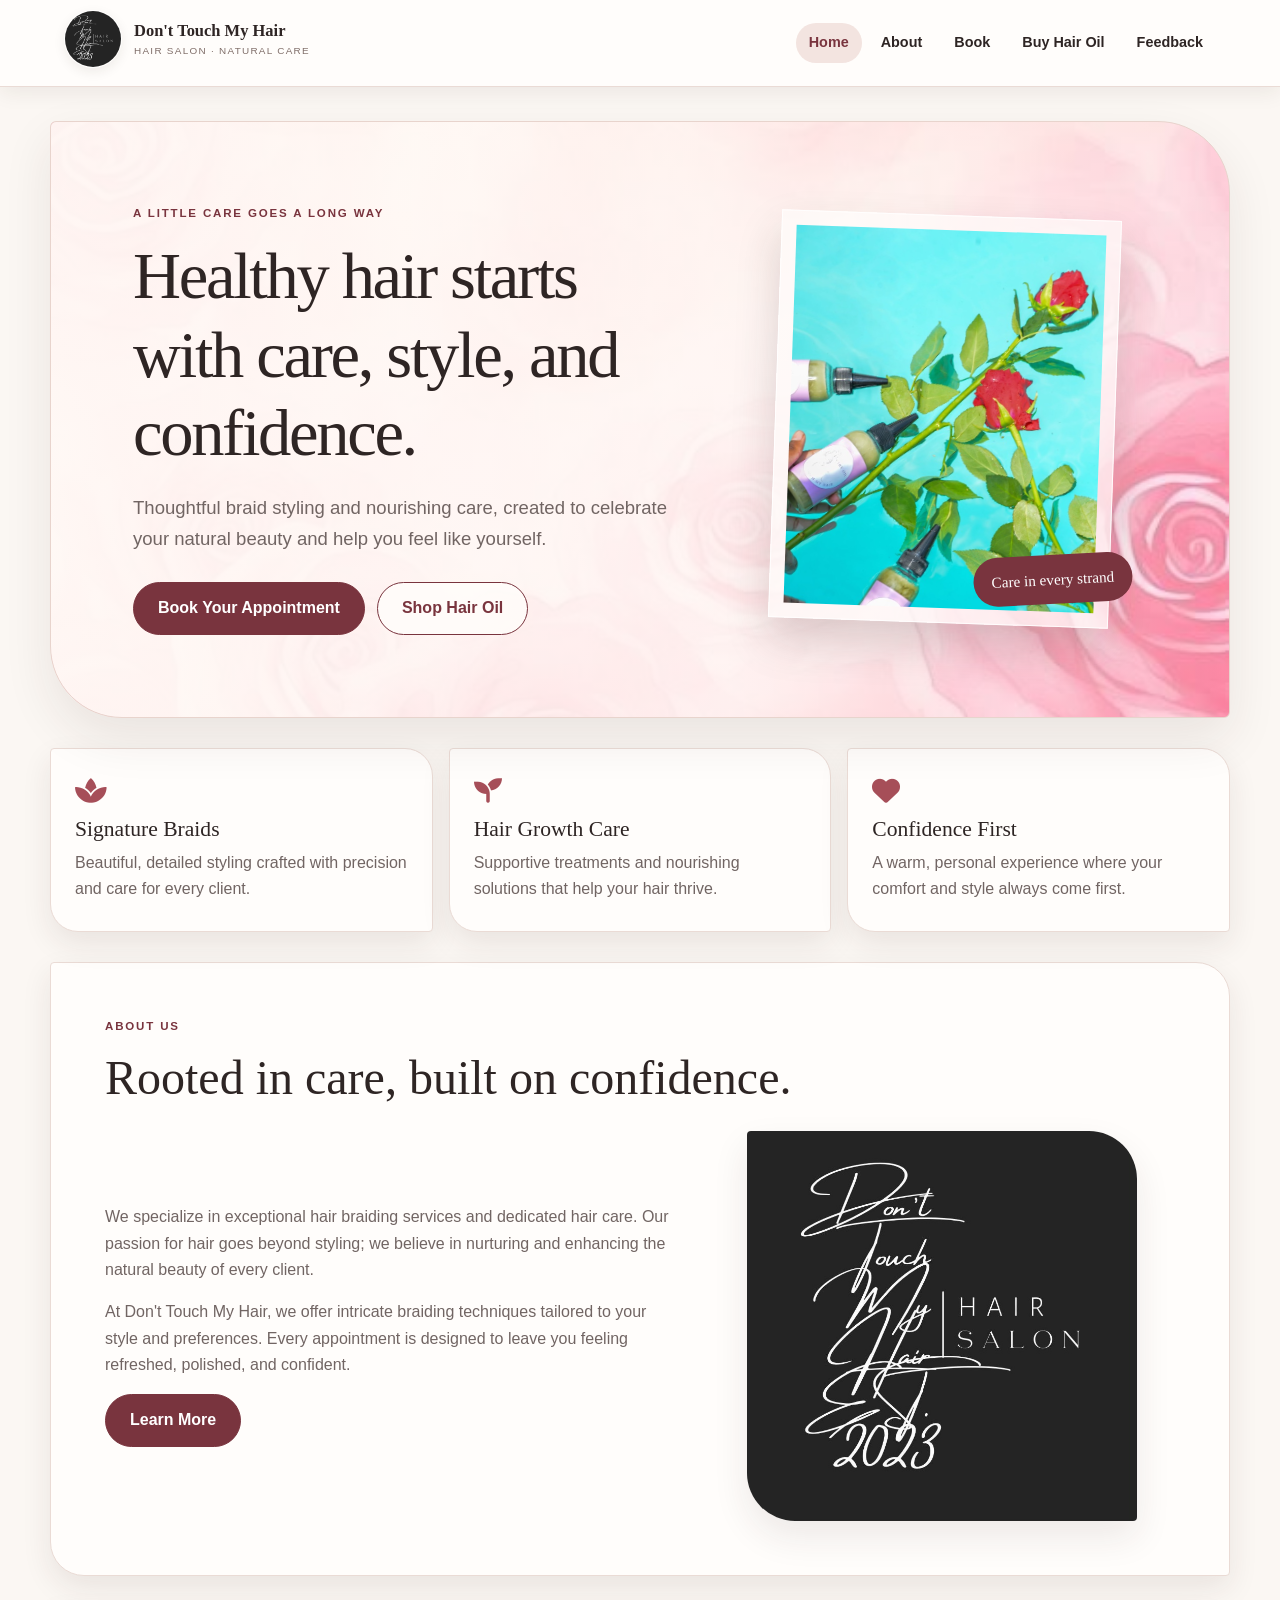
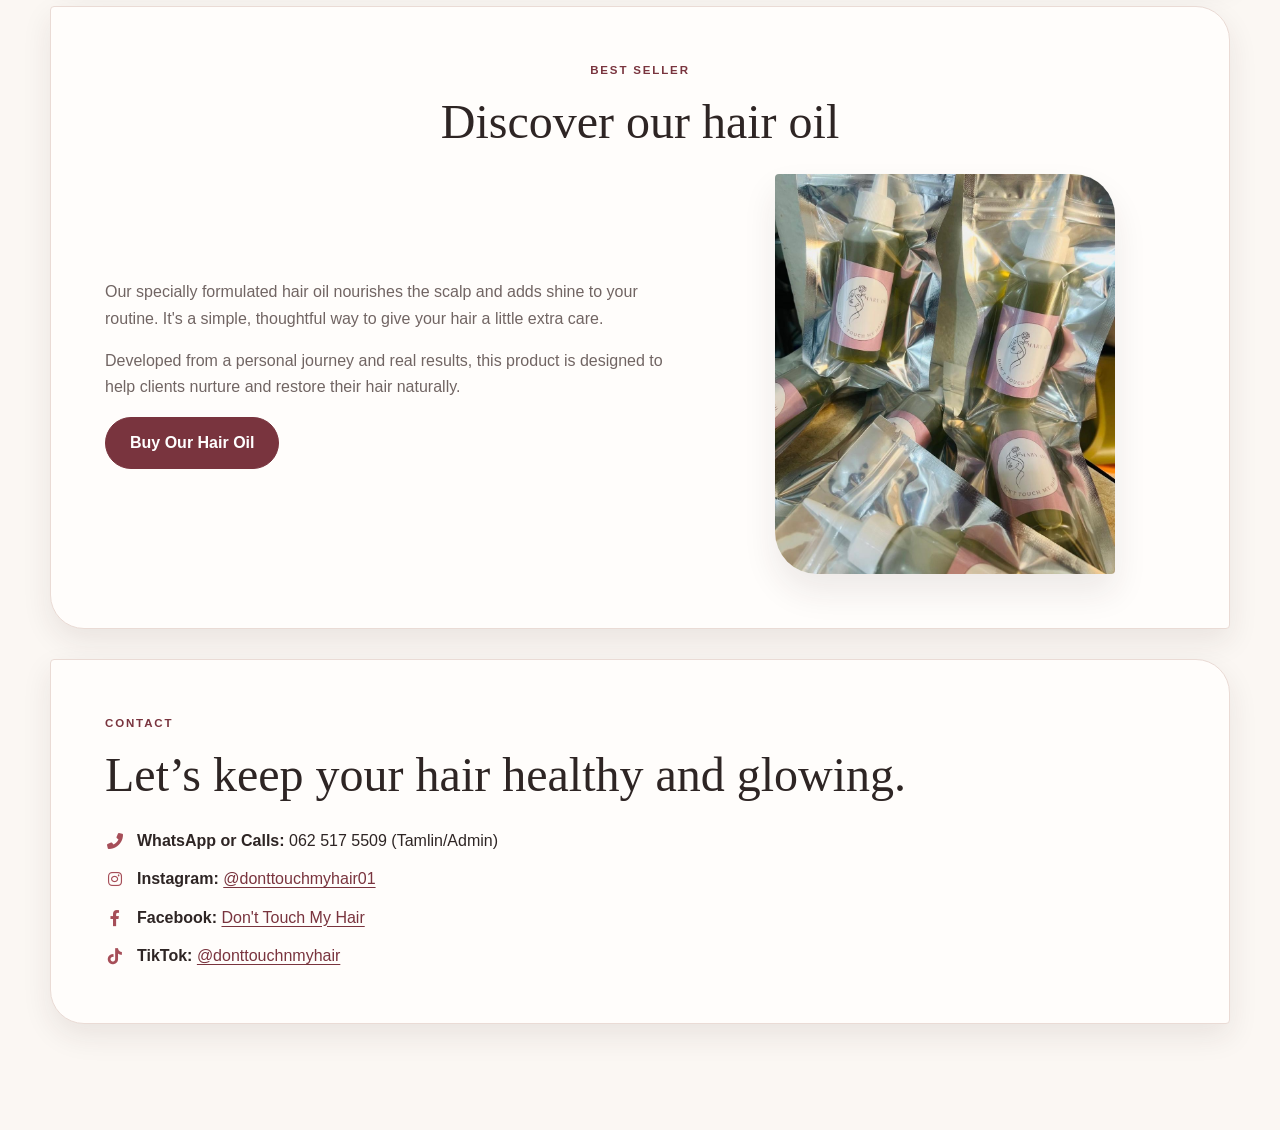
==== commit 5a6f470a: "Refresh salon site and booking experience Co-authored-by: Copilot <223556219+Copilot@users.noreply.g" ====
--- a/index.html
+++ b/index.html
@@ -3,32 +3,38 @@
 <head>
     <meta charset="UTF-8">
     <meta name="viewport" content="width=device-width, initial-scale=1.0">
-    <title>Don't Touch My Hair</title>
+    <meta name="description" content="Thoughtful braiding, natural hair care and nourishing hair oil from Don't Touch My Hair salon.">
+    <title>Don't Touch My Hair | Hair, cared for</title>
     <link rel="stylesheet" href="https://cdnjs.cloudflare.com/ajax/libs/font-awesome/6.0.0-beta3/css/all.min.css">
     <link rel="stylesheet" href="nav.css">
     <link rel="stylesheet" href="styles.css">
 </head>
 <body>
     <nav class="site-nav">
-        <div class="nav-brand"><a href="index.html" aria-label="Don't Touch My Hair home"><img src="logotam.jpeg" alt="Don't Touch My Hair logo" class="brand-logo"></a></div>
+        <div class="nav-brand"><a href="index.html" aria-label="Don't Touch My Hair home"><img src="logotam.jpeg" alt="" class="brand-logo"><span class="brand-copy"><strong>Don't Touch My Hair</strong><small>Hair salon · Natural care</small></span></a></div>
         <ul class="nav-links">
             <li><a href="index.html" class="active">Home</a></li>
             <li><a href="about.html">About</a></li>
             <li><a href="booking.html">Book</a></li>
             <li><a href="buy.html">Buy Hair Oil</a></li>
+            <li><a href="feedback.html">Feedback</a></li>
         </ul>
     </nav>
 
     <main class="homepage-container">
         <header class="hero-section">
             <div class="hero-copy">
-                <p class="eyebrow">Natural hair care • braiding • confidence</p>
+                <p class="eyebrow">A little care goes a long way</p>
                 <h1>Healthy hair starts with care, style, and confidence.</h1>
-                <p>Luxury braid styling, healthy hair treatments, and premium care designed to celebrate your natural beauty.</p>
+                <p>Thoughtful braid styling and nourishing care, created to celebrate your natural beauty and help you feel like yourself.</p>
                 <div class="hero-actions">
                     <button class="cta-button" onclick="location.href='booking.html'">Book Your Appointment</button>
                     <button class="secondary-button" onclick="location.href='buy.html'">Shop Hair Oil</button>
                 </div>
+            </div>
+            <div class="hero-visual">
+                <img src="hair-oil-bundle.jpeg" alt="Don't Touch My Hair signature hair oil">
+                <span class="hero-stamp">Care in every strand</span>
             </div>
         </header>
 
@@ -72,7 +78,7 @@
             </div>
             <div class="product-highlight-inner">
                 <div class="product-copy">
-                    <p>Our specially formulated hair oil promotes hair growth, strengthens strands, and enhances shine. It's crafted to support healthy, fuller-looking hair while keeping your routine simple and effective.</p>
+                    <p>Our specially formulated hair oil nourishes the scalp and adds shine to your routine. It's a simple, thoughtful way to give your hair a little extra care.</p>
                     <p>Developed from a personal journey and real results, this product is designed to help clients nurture and restore their hair naturally.</p>
                     <button class="cta-button" onclick="location.href='buy.html'">Buy Our Hair Oil</button>
                 </div>
@@ -98,11 +104,11 @@
                 </li>
                 <li>
                     <i class="fab fa-facebook-f"></i>
-                    <span><strong>Facebook:</strong> <a href="https://facebook.com/donttouchmyhair" target="_blank" rel="noreferrer">Don't Touch My Hair</a></span>
+                    <span><strong>Facebook:</strong> <a href="https://www.facebook.com/share/1Dp6e25s91/?mibextid=wwXIfr" target="_blank" rel="noreferrer">Don't Touch My Hair</a></span>
                 </li>
                 <li>
                     <i class="fab fa-tiktok"></i>
-                    <span><strong>TikTok:</strong> <a href="https://tiktok.com/@donttouchnmyhair" target="_blank" rel="noreferrer">@donttouchnmyhair</a></span>
+                    <span><strong>TikTok:</strong> <a href="https://www.tiktok.com/@dont.touch.my.hair.01?_r=1&_t=ZS-99s5KwUzRYq" target="_blank" rel="noreferrer">@donttouchnmyhair</a></span>
                 </li>
             </ul>
         </section>
--- a/nav.css
+++ b/nav.css
@@ -1,83 +1,114 @@
-/* Shared site navigation */
 :root {
-    --nav-bg: rgba(255, 255, 255, 0.92);
-    --nav-border: #f1dfe0;
-    --nav-text: #2c2c2c;
-    --nav-accent: #d96b72;
-    --nav-accent-deep: #b6535d;
-    --nav-shadow: rgba(56, 26, 29, 0.08);
+    --nav-bg: rgba(255, 253, 251, 0.96);
+    --nav-border: #eadbd5;
+    --nav-text: #2e2524;
+    --nav-accent: #a64e58;
+    --nav-accent-deep: #79343e;
+    --nav-shadow: rgba(57, 34, 30, 0.08);
 }
 
 .site-nav {
+    position: sticky;
+    z-index: 100;
+    top: 0;
     display: flex;
     align-items: center;
     justify-content: space-between;
-    flex-wrap: wrap;
-    gap: 14px;
+    gap: 20px;
+    padding: 10px clamp(18px, 5vw, 64px);
+    border-bottom: 1px solid var(--nav-border);
     background: var(--nav-bg);
-    backdrop-filter: blur(10px);
-    border-bottom: 1px solid var(--nav-border);
-    padding: 18px 28px;
-    box-shadow: 0 3px 18px var(--nav-shadow);
-    position: sticky;
-    top: 0;
-    z-index: 100;
+    box-shadow: 0 5px 20px var(--nav-shadow);
+    backdrop-filter: blur(14px);
 }
 
 .nav-brand a {
     display: inline-flex;
     align-items: center;
+    gap: 12px;
+    color: var(--nav-text);
     text-decoration: none;
 }
 
 .brand-logo {
     display: block;
-    width: 84px;
-    height: 84px;
-    object-fit: contain;
-    filter: drop-shadow(0 2px 5px rgba(0, 0, 0, 0.08));
+    width: 58px;
+    height: 58px;
+    border: 1px solid rgba(255, 255, 255, 0.5);
+    border-radius: 50%;
+    object-fit: cover;
+    box-shadow: 0 4px 12px var(--nav-shadow);
+}
+
+.brand-copy {
+    display: grid;
+    line-height: 1.2;
+}
+
+.brand-copy strong {
+    font-family: Georgia, "Times New Roman", serif;
+    font-size: 1.03rem;
+    font-weight: 600;
+}
+
+.brand-copy small {
+    margin-top: 4px;
+    color: #806f6a;
+    font-size: 0.62rem;
+    letter-spacing: 0.13em;
+    text-transform: uppercase;
 }
 
 .nav-links {
-    list-style: none;
     display: flex;
-    gap: 22px;
+    flex-wrap: wrap;
+    align-items: center;
+    gap: 6px;
     margin: 0;
     padding: 0;
-    flex-wrap: wrap;
+    list-style: none;
 }
 
 .nav-links a {
+    display: inline-flex;
+    min-height: 40px;
+    align-items: center;
+    padding: 8px 13px;
+    border-radius: 999px;
+    color: var(--nav-text);
+    font-size: 0.9rem;
+    font-weight: 700;
     text-decoration: none;
-    color: var(--nav-text);
-    font-weight: 600;
-    padding: 8px 12px;
-    border-radius: 999px;
-    transition: all 0.2s ease;
+    transition: color 0.2s ease, background-color 0.2s ease;
 }
 
 .nav-links a:hover,
 .nav-links a.active {
+    background: #f3e4e0;
     color: var(--nav-accent-deep);
-    background: #fff1f1;
 }
 
-@media (max-width: 600px) {
+@media (max-width: 720px) {
     .site-nav {
-        padding: 16px 18px;
         align-items: flex-start;
+        flex-direction: column;
+        gap: 8px;
+        padding: 10px 18px 12px;
     }
 
     .brand-logo {
-        width: 72px;
-        height: 72px;
+        width: 48px;
+        height: 48px;
     }
 
     .nav-links {
-        gap: 8px;
+        width: 100%;
+        gap: 4px;
     }
 
     .nav-links a {
-        padding: 7px 10px;
+        min-height: 36px;
+        padding: 6px 10px;
+        font-size: 0.83rem;
     }
 }
--- a/styles.css
+++ b/styles.css
@@ -1,13 +1,14 @@
 :root {
-    --bg: #fffaf9;
-    --panel: #ffffff;
-    --primary: #d76a72;
-    --primary-dark: #b9535d;
-    --primary-soft: #f7e0e1;
-    --ink: #2d2d2d;
-    --muted: #5e5e5e;
-    --line: #f2dfe0;
-    --shadow: rgba(56, 26, 29, 0.08);
+    --bg: #fbf7f3;
+    --panel: #fffdfb;
+    --primary: #a64e58;
+    --primary-dark: #79343e;
+    --primary-soft: #f3e4e0;
+    --ink: #2e2524;
+    --muted: #716563;
+    --line: #eadbd5;
+    --shadow: rgba(57, 34, 30, 0.09);
+    --gold: #bd9161;
 }
 
 * {
@@ -20,19 +21,19 @@
 
 body {
     margin: 0;
-    font-family: Arial, sans-serif;
-    background: linear-gradient(180deg, #fff9f9 0%, #fff8f7 100%);
     color: var(--ink);
-    line-height: 1.6;
+    background: var(--bg);
+    font-family: "Trebuchet MS", Arial, sans-serif;
+    line-height: 1.65;
 }
 
 a {
-    color: inherit;
+    color: var(--primary-dark);
 }
 
 img {
+    display: block;
     max-width: 100%;
-    display: block;
 }
 
 button,
@@ -42,36 +43,58 @@
     font: inherit;
 }
 
+h1,
+h2,
+h3,
+.section-heading h2 {
+    color: var(--ink);
+    font-family: Georgia, "Times New Roman", serif;
+    font-weight: 500;
+    line-height: 1.18;
+}
+
 .page-shell {
-    padding: 32px 20px 60px;
+    min-height: calc(100vh - 110px);
+    padding: 46px 20px 76px;
 }
 
 .homepage-container {
-    max-width: 1180px;
+    width: min(1180px, calc(100% - 40px));
     margin: 0 auto;
-    padding: 28px 20px 60px;
+    padding: 34px 0 76px;
 }
 
 .hero-section {
-    background: linear-gradient(135deg, #fff1f1 0%, #f7d4d4 100%);
-    border: 1px solid var(--line);
-    border-radius: 26px;
-    padding: 76px 30px;
+    position: relative;
+    display: grid;
+    grid-template-columns: minmax(0, 1.15fr) minmax(260px, 0.85fr);
+    align-items: center;
+    gap: clamp(24px, 5vw, 72px);
+    overflow: hidden;
+    min-height: 440px;
+    padding: clamp(36px, 7vw, 82px);
     margin-bottom: 30px;
-    box-shadow: 0 12px 24px rgba(255, 90, 95, 0.08);
+    border: 1px solid #e8d4cd;
+    border-radius: 6px 72px 6px 72px;
+    background:
+        linear-gradient(90deg, rgba(255, 250, 246, 0.96) 0%, rgba(255, 250, 246, 0.84) 57%, rgba(255, 250, 246, 0.35) 100%),
+        url("Background.jpg") center 48% / cover;
+    box-shadow: 0 20px 50px var(--shadow);
 }
 
 .hero-copy {
-    max-width: 760px;
+    position: relative;
+    z-index: 1;
+    max-width: 680px;
 }
 
 .eyebrow {
+    margin: 0 0 14px;
+    color: var(--primary-dark);
+    font-size: 0.72rem;
+    font-weight: 700;
+    letter-spacing: 0.16em;
     text-transform: uppercase;
-    letter-spacing: 0.12em;
-    font-size: 0.76rem;
-    font-weight: 700;
-    color: var(--primary-dark);
-    margin: 0 0 14px;
 }
 
 .eyebrow-alt {
@@ -79,137 +102,190 @@
 }
 
 .hero-section h1 {
-    font-size: clamp(2.4rem, 5vw, 4rem);
-    margin: 0 0 15px;
-    line-height: 1.1;
-    color: var(--ink);
-}
-
-.hero-section p {
+    max-width: 720px;
+    margin: 0 0 20px;
+    font-size: clamp(2.6rem, 5.2vw, 4.7rem);
+    letter-spacing: -0.035em;
+}
+
+.hero-copy > p:not(.eyebrow),
+.hero-text {
+    max-width: 590px;
     margin: 0;
-    font-size: 1.1rem;
     color: var(--muted);
+    font-size: clamp(1rem, 1.5vw, 1.16rem);
 }
 
 .hero-actions {
     display: flex;
-    gap: 16px;
     flex-wrap: wrap;
-    margin-top: 24px;
+    gap: 12px;
+    margin-top: 28px;
+}
+
+.hero-visual {
+    position: relative;
+    justify-self: center;
+    width: min(100%, 340px);
+    padding: 14px;
+    border: 1px solid rgba(255, 255, 255, 0.85);
+    background: rgba(255, 253, 251, 0.68);
+    box-shadow: 0 22px 44px rgba(62, 33, 31, 0.18);
+    transform: rotate(2deg);
+}
+
+.hero-visual img {
+    width: 100%;
+    aspect-ratio: 0.82;
+    object-fit: cover;
+}
+
+.hero-stamp {
+    position: absolute;
+    right: -24px;
+    bottom: 22px;
+    padding: 12px 18px;
+    border-radius: 999px;
+    background: var(--primary-dark);
+    color: #fff;
+    font-family: Georgia, "Times New Roman", serif;
+    font-size: 0.95rem;
+    transform: rotate(-5deg);
 }
 
 .cta-button,
 .secondary-button {
     display: inline-flex;
+    min-height: 48px;
     align-items: center;
     justify-content: center;
-    border: none;
+    padding: 12px 24px;
+    border: 1px solid var(--primary-dark);
     border-radius: 999px;
-    padding: 14px 28px;
+    cursor: pointer;
     font-weight: 700;
-    cursor: pointer;
-    transition: transform 0.2s ease, box-shadow 0.2s ease;
-}
-
-.cta-button {
-    background: linear-gradient(135deg, var(--primary), #eb8389);
+    text-align: center;
+    text-decoration: none;
+    transition: background-color 0.2s ease, color 0.2s ease, transform 0.2s ease, box-shadow 0.2s ease;
+}
+
+.cta-button,
+.btn-primary {
+    border-color: var(--primary-dark);
+    background: var(--primary-dark);
     color: #fff;
-    box-shadow: 0 10px 18px rgba(215, 106, 114, 0.22);
 }
 
 .secondary-button {
-    background: #fff;
-    color: var(--ink);
+    background: rgba(255, 253, 251, 0.85);
+    color: var(--primary-dark);
+}
+
+.cta-button:hover,
+.btn-primary:hover,
+.secondary-button:hover {
+    border-color: var(--primary);
+    background: var(--primary);
+    color: #fff;
+    transform: translateY(-2px);
+}
+
+.feature-grid {
+    display: grid;
+    grid-template-columns: repeat(3, minmax(0, 1fr));
+    gap: 16px;
+    margin-bottom: 30px;
+}
+
+.feature-card,
+.about-section,
+.product-highlight,
+.contact-section,
+.about-container,
+.admin-panel,
+.admin-card,
+.booking-card {
     border: 1px solid var(--line);
-}
-
-.cta-button:hover,
-.secondary-button:hover {
-    transform: translateY(-1px);
-}
-
-.feature-grid {
-    display: grid;
-    grid-template-columns: repeat(3, minmax(0, 1fr));
-    gap: 18px;
-    margin-bottom: 30px;
+    background: var(--panel);
+    box-shadow: 0 12px 30px var(--shadow);
 }
 
 .feature-card {
-    background: rgba(255, 255, 255, 0.8);
-    border: 1px solid var(--line);
-    border-radius: 18px;
-    padding: 28px 22px;
-    text-align: center;
-    box-shadow: 0 9px 18px var(--shadow);
+    padding: 28px 24px;
+    border-radius: 4px 28px 4px 28px;
 }
 
 .feature-card i {
-    font-size: 2rem;
+    margin-bottom: 12px;
     color: var(--primary);
-    margin-bottom: 12px;
+    font-size: 1.75rem;
 }
 
 .feature-card h3 {
-    margin: 0 0 10px;
+    margin: 0 0 8px;
+    font-size: 1.35rem;
+}
+
+.feature-card p,
+.about-text-wrap p,
+.product-copy p {
+    color: var(--muted);
 }
 
 .feature-card p {
     margin: 0;
-    color: var(--muted);
 }
 
 .about-section,
 .product-highlight,
 .contact-section {
-    background: var(--panel);
-    border: 1px solid var(--line);
-    border-radius: 20px;
-    padding: 30px 24px;
+    padding: clamp(26px, 5vw, 54px);
     margin-bottom: 30px;
-    box-shadow: 0 8px 16px rgba(0,0,0,0.025);
+    border-radius: 4px 34px 4px 34px;
 }
 
 .section-heading {
-    margin-bottom: 20px;
+    margin-bottom: 24px;
 }
 
 .section-heading h2 {
     margin: 0;
-    font-size: clamp(1.7rem, 3vw, 2.5rem);
-    color: var(--ink);
+    font-size: clamp(1.9rem, 3.8vw, 3rem);
+}
+
+.centered {
+    text-align: center;
 }
 
 .about-content {
     display: grid;
-    grid-template-columns: 1.2fr 0.8fr;
-    gap: 26px;
-    align-items: center;
+    grid-template-columns: 1.1fr 0.9fr;
+    align-items: center;
+    gap: 36px;
 }
 
 .about-text-wrap p {
-    color: var(--muted);
-    margin: 0 0 14px;
+    margin: 0 0 16px;
 }
 
 .about-image {
     width: 100%;
-    max-width: 360px;
+    max-width: 390px;
+    aspect-ratio: 1;
+    margin: 0 auto;
+    border-radius: 4px 48px 4px 48px;
     object-fit: cover;
-    border-radius: 18px;
-    margin: 0 auto;
-    box-shadow: 0 12px 22px rgba(0, 0, 0, 0.08);
+    box-shadow: 0 16px 36px var(--shadow);
 }
 
 .product-highlight-inner {
     display: grid;
-    grid-template-columns: 1.2fr 0.8fr;
-    gap: 20px;
-    align-items: center;
+    grid-template-columns: 1fr 0.8fr;
+    align-items: center;
+    gap: 36px;
 }
 
 .product-copy p {
-    color: var(--muted);
     margin: 0 0 16px;
 }
 
@@ -219,125 +295,348 @@
 }
 
 .oil-product-image {
-    max-width: 270px;
-    border-radius: 22px;
-    box-shadow: 0 18px 26px rgba(0,0,0,0.08);
+    width: min(100%, 340px);
+    max-height: 400px;
+    border-radius: 4px 42px 4px 42px;
+    object-fit: cover;
+    box-shadow: 0 18px 34px var(--shadow);
 }
 
 .contact-list {
+    display: grid;
+    gap: 12px;
+    margin: 0;
+    padding: 0;
     list-style: none;
-    margin: 12px 0 0;
-    padding: 0;
-    display: grid;
-    gap: 14px;
 }
 
 .contact-list li {
     display: flex;
+    flex-wrap: wrap;
     align-items: center;
     gap: 12px;
+}
+
+.contact-list i {
+    width: 20px;
+    color: var(--primary);
+    text-align: center;
+}
+
+.contact-list a {
+    text-decoration-thickness: 1px;
+    text-underline-offset: 3px;
+}
+
+.about-container {
+    max-width: 1000px;
+    padding: clamp(28px, 6vw, 64px);
+    margin: 0 auto;
+    border-radius: 4px 42px 4px 42px;
+}
+
+.about-container > header {
+    max-width: 750px;
+    margin: 0 auto 34px;
+    text-align: center;
+}
+
+.about-container > header h1 {
+    margin: 0 0 12px;
+    font-size: clamp(2.3rem, 5vw, 4rem);
+}
+
+.about-container > header p {
+    margin: 0;
+    color: var(--muted);
+    font-size: 1.15rem;
+}
+
+.about-content {
+    display: grid;
+    align-items: center;
+}
+
+.about-text p {
+    margin: 0 0 16px;
+    color: var(--muted);
+}
+
+.cta-section {
+    padding-top: 24px;
+    margin-top: 30px;
+    border-top: 1px solid var(--line);
+    text-align: center;
+}
+
+.cta-section p {
+    max-width: 700px;
+    margin: 0 auto 20px;
+    color: var(--muted);
+    font-size: 1.08rem;
+}
+
+.logo-img {
+    width: 82px;
+    height: 82px;
+    margin: 0 auto 16px;
+    border-radius: 50%;
+    object-fit: cover;
+}
+
+.booking-card {
+    max-width: 900px;
+    padding: clamp(24px, 5vw, 54px) !important;
+    margin: 0 auto;
+    border-radius: 4px 38px 4px 38px;
+}
+
+.booking-card h2,
+.admin-shell h1 {
+    font-family: Georgia, "Times New Roman", serif;
+}
+
+.text-gradient {
+    color: var(--primary-dark);
+    background: none;
+    -webkit-text-fill-color: currentColor;
+}
+
+.form-control,
+.form-select {
+    min-height: 46px;
+    border-color: var(--line);
+    border-radius: 10px;
+    background-color: #fff;
+    color: var(--ink);
+}
+
+.form-control:focus,
+.form-select:focus {
+    border-color: var(--primary);
+    box-shadow: 0 0 0 0.2rem rgba(166, 78, 88, 0.16);
+}
+
+.form-label {
+    color: var(--ink);
+    font-weight: 700;
+}
+
+.btn {
+    border-radius: 999px;
+    font-weight: 700;
+}
+
+.btn-outline-secondary {
+    border-color: var(--line);
+    color: var(--ink);
+}
+
+.btn-outline-secondary:hover {
+    border-color: var(--primary-dark);
+    background: var(--primary-dark);
+    color: #fff;
+}
+
+.appointment-calendar {
+    max-width: 450px;
+    padding: 20px;
+    border: 1px solid var(--line);
+    border-radius: 18px;
+    background: #fffaf7;
+}
+
+.calendar-header {
+    display: flex;
+    align-items: center;
+    justify-content: space-between;
+    margin-bottom: 12px;
+}
+
+.calendar-nav {
+    width: 42px;
+    height: 42px;
+    border: 1px solid var(--line);
+    border-radius: 50%;
+    background: #fff;
+    color: var(--primary-dark);
+    cursor: pointer;
+    font-size: 1.5rem;
+}
+
+.calendar-weekdays,
+.calendar-days {
+    display: grid;
+    grid-template-columns: repeat(7, minmax(0, 1fr));
+    gap: 5px;
+    text-align: center;
+}
+
+.calendar-weekdays {
+    margin-bottom: 6px;
+    color: var(--muted);
+    font-size: 0.8rem;
+    font-weight: 700;
+}
+
+.calendar-day {
+    min-width: 0;
+    aspect-ratio: 1;
+    border: 1px solid transparent;
+    border-radius: 50%;
+    background: transparent;
+    color: var(--ink);
+}
+
+.calendar-day:disabled {
+    color: #b6b0b0;
+    cursor: not-allowed;
+}
+
+.calendar-day.outside-month {
+    opacity: 0.55;
+}
+
+.calendar-day.has-availability {
+    border-color: var(--primary);
+    background: #fff;
+    color: var(--primary-dark);
+    cursor: pointer;
+    font-weight: 700;
+}
+
+.calendar-day.has-availability:hover,
+.calendar-day.selected {
+    background: var(--primary-dark);
+    color: #fff;
+}
+
+.calendar-day:focus-visible,
+.calendar-nav:focus-visible,
+button:focus-visible,
+a:focus-visible {
+    outline: 3px solid var(--gold);
+    outline-offset: 3px;
+}
+
+.admin-shell {
+    width: min(1180px, calc(100% - 40px));
+    margin: 0 auto;
+    padding: 42px 0 76px;
+}
+
+.admin-panel,
+.admin-card {
+    padding: clamp(22px, 4vw, 34px);
+    margin-bottom: 22px;
+    border-radius: 4px 28px 4px 28px;
+}
+
+.admin-panel h1,
+.admin-shell h1 {
+    font-size: clamp(2rem, 4vw, 3rem);
+}
+
+.feedback-panel {
+    max-width: 760px;
+    margin: 0 auto;
+}
+
+.admin-grid {
+    display: grid;
+    grid-template-columns: repeat(3, minmax(0, 1fr));
+    align-items: end;
+    gap: 12px;
+}
+
+.admin-list {
+    display: grid;
+    gap: 12px;
+}
+
+.admin-row {
+    display: flex;
+    align-items: center;
+    justify-content: space-between;
+    gap: 16px;
+    padding: 16px;
+    border: 1px solid var(--line);
+    border-radius: 14px;
+    background: #fffaf7;
+}
+
+.admin-row p {
+    margin: 2px 0;
+    color: var(--muted);
+}
+
+.admin-actions {
+    display: flex;
     flex-wrap: wrap;
-    color: var(--ink);
-}
-
-.contact-list i {
-    color: var(--primary);
-    width: 18px;
-    text-align: center;
-}
-
-.contact-list a {
-    color: var(--primary-dark);
-    text-decoration: none;
-}
-
-.contact-list a:hover {
-    text-decoration: underline;
-}
-
-.about-container {
-    max-width: 960px;
-    margin: 60px auto;
-    padding: 28px 20px;
-    background: #fff;
-    border: 1px solid var(--line);
-    border-radius: 20px;
-    box-shadow: 0 12px 26px rgba(0, 0, 0, 0.06);
-}
-
-.about-container header {
-    text-align: center;
-    margin-bottom: 24px;
-}
-
-.about-container header h1 {
-    font-size: clamp(2.1rem, 4vw, 3.2rem);
-    color: #4d4d4d;
-    margin-bottom: 12px;
-}
-
-.about-container header p {
-    font-size: 1.2rem;
-    color: #777;
-}
-
-.about-content {
-    display: flex;
-    align-items: center;
-    gap: 20px;
-}
-
-.about-text p {
-    margin-bottom: 15px;
-    color: #555;
-}
-
-.cta-section {
-    text-align: center;
-    margin-top: 30px;
-}
-
-.cta-section p {
-    font-size: 1.08em;
-    color: #444;
-    margin-bottom: 20px;
-}
-
-.logo-img {
-    max-width: 170px;
-    margin: 0 auto 10px;
-}
-
-.booking-card {
-    border: none;
-    border-radius: 28px;
-    background: #fff;
-}
-
-.text-gradient {
-    background: linear-gradient(135deg, #ff5a5f, #f39c9c);
-    -webkit-background-clip: text;
-    background-clip: text;
-    color: transparent;
-}
-
-@media (max-width: 768px) {
+    gap: 8px;
+}
+
+.admin-feedback {
+    overflow-wrap: anywhere;
+    white-space: pre-wrap;
+}
+
+.status-pending {
+    color: #805600;
+    font-weight: 700;
+}
+
+@media (max-width: 760px) {
+    .homepage-container {
+        width: min(100% - 28px, 620px);
+        padding-top: 20px;
+    }
+
+    .hero-section {
+        grid-template-columns: 1fr;
+        gap: 30px;
+        min-height: 0;
+        padding: 38px 26px;
+        border-radius: 4px 42px 4px 42px;
+        background-position: 58% center;
+    }
+
+    .hero-visual {
+        width: min(78%, 280px);
+    }
+
     .feature-grid,
     .about-content,
     .product-highlight-inner {
         grid-template-columns: 1fr;
-        display: grid;
+    }
+
+    .about-image {
+        width: min(100%, 340px);
     }
 
     .about-content {
-        display: grid;
-    }
-
-    .about-image {
-        width: 100%;
-    }
-
-    .hero-section {
-        padding: 52px 22px;
-    }
-}
+        gap: 22px;
+    }
+
+    .admin-grid {
+        grid-template-columns: 1fr;
+    }
+
+    .admin-row {
+        align-items: flex-start;
+        flex-direction: column;
+    }
+}
+
+@media (prefers-reduced-motion: reduce) {
+    html {
+        scroll-behavior: auto;
+    }
+
+    *,
+    *::before,
+    *::after {
+        transition-duration: 0.01ms !important;
+    }
+}
